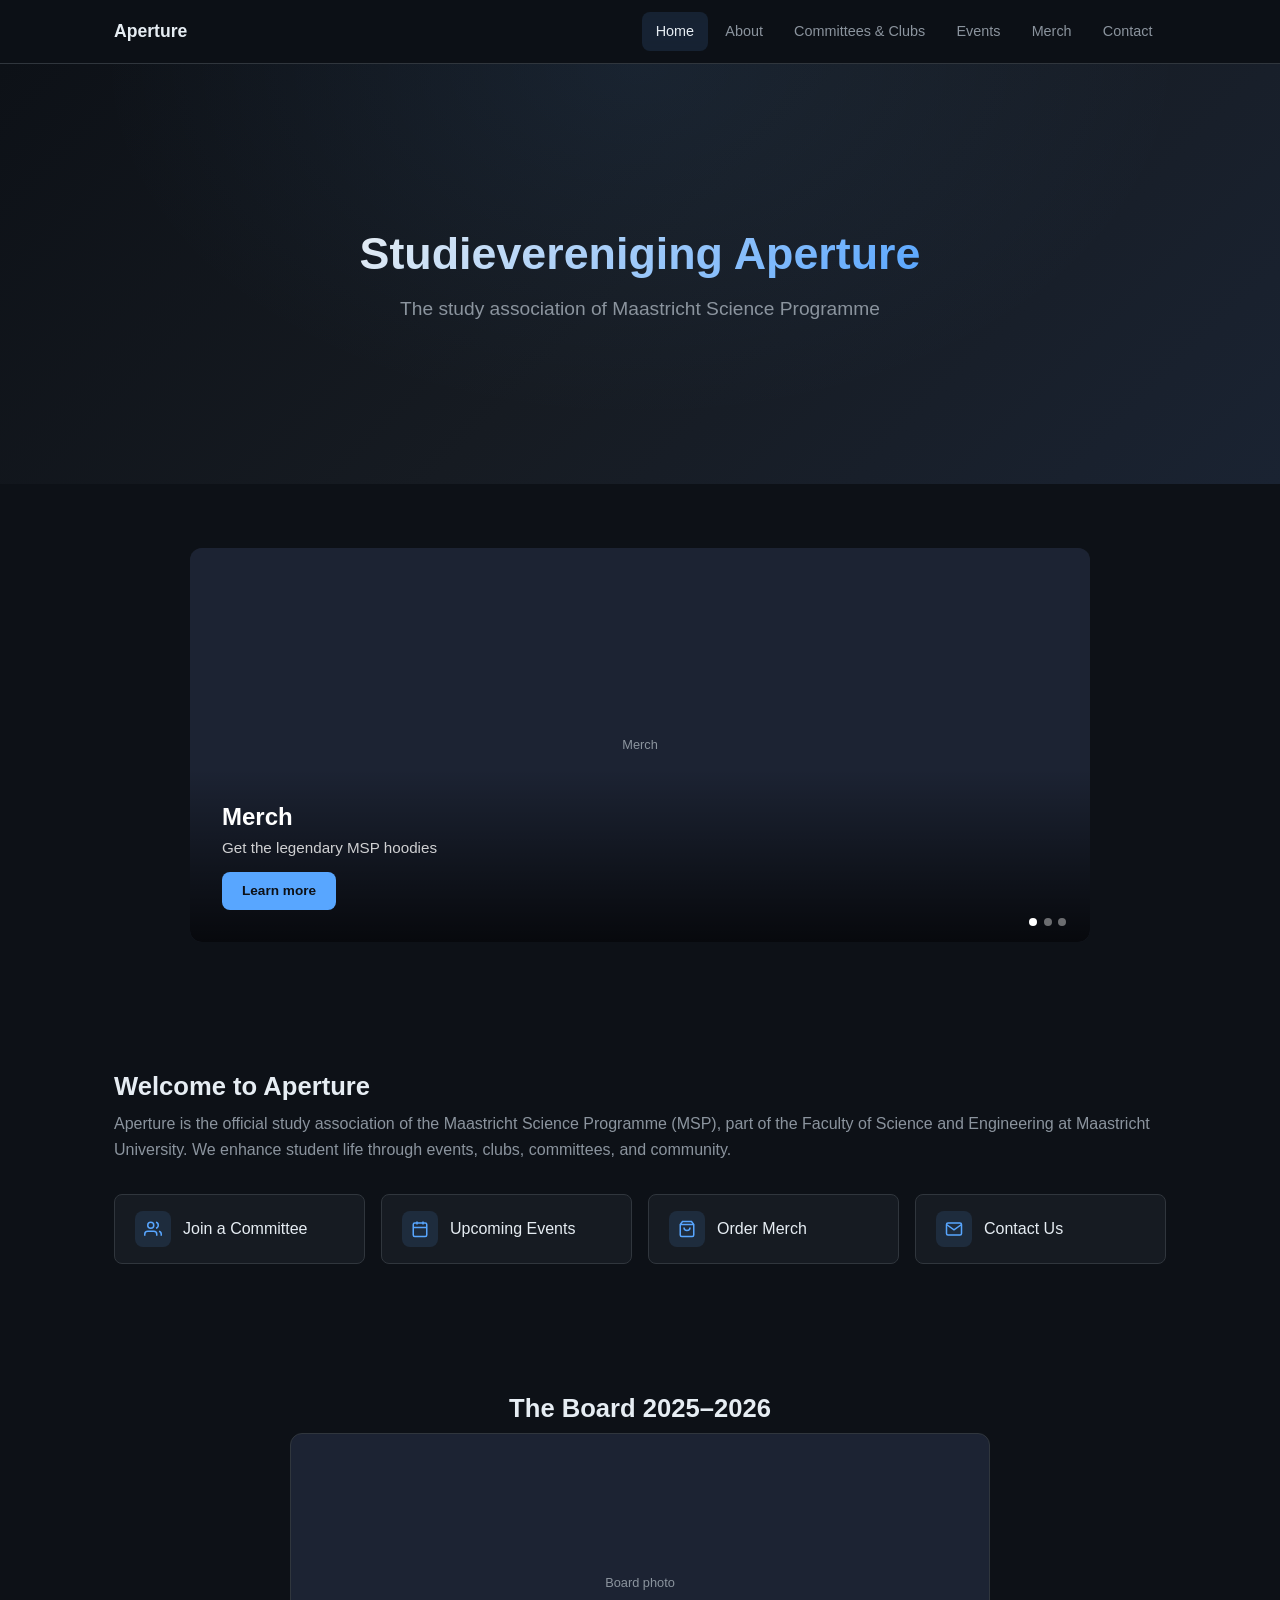
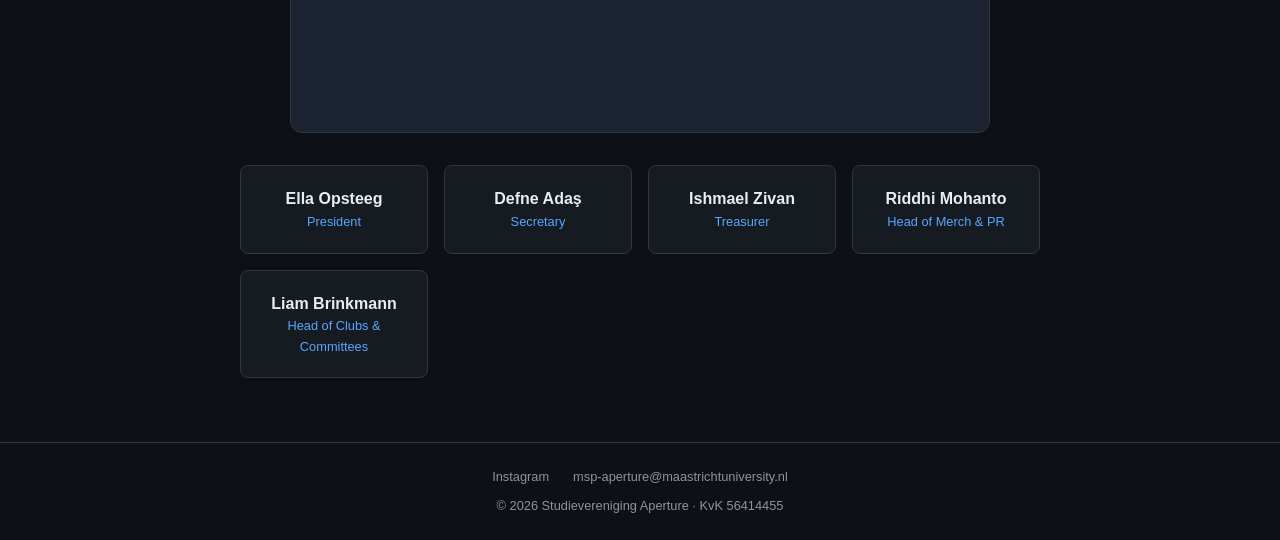
==== index.html @ 1b6563e3 "Build complete Aperture website with all pages and content Static site for GitHub Pages with 7 pages" ====
<!DOCTYPE html>
<html lang="en">
<head>
  <meta charset="UTF-8">
  <meta name="viewport" content="width=device-width, initial-scale=1.0">
  <title>Studievereniging Aperture — MSP Study Association</title>
  <meta name="description" content="Studievereniging Aperture is the official study association of the Maastricht Science Programme (MSP). Events, clubs, committees, and community.">
  <link rel="stylesheet" href="css/style.css">
</head>
<body data-page="home">

  <!-- Header -->
  <header class="site-header">
    <div class="container">
      <a href="index.html" class="site-logo">
        <span>Aperture</span>
      </a>
      <button class="nav-toggle" aria-label="Toggle navigation" aria-expanded="false">
        <svg viewBox="0 0 24 24" fill="none" stroke="currentColor" stroke-width="2"><line x1="3" y1="6" x2="21" y2="6"/><line x1="3" y1="12" x2="21" y2="12"/><line x1="3" y1="18" x2="21" y2="18"/></svg>
      </button>
      <ul class="nav-links"></ul>
    </div>
  </header>

  <!-- Hero -->
  <section class="hero">
    <div class="hero-bg"></div>
    <div class="hero-content">
      <h1>Studievereniging Aperture</h1>
      <p>The study association of Maastricht Science Programme</p>
    </div>
  </section>

  <!-- Slideshow -->
  <section class="section">
    <div class="container">
      <div class="slideshow" id="homeSlideshow"></div>
    </div>
  </section>

  <!-- Intro + Quick Links -->
  <section class="section">
    <div class="container">
      <h2 class="section-title">Welcome to Aperture</h2>
      <p class="section-subtitle">Aperture is the official study association of the Maastricht Science Programme (MSP), part of the Faculty of Science and Engineering at Maastricht University. We enhance student life through events, clubs, committees, and community.</p>
      <div id="quickLinks" class="quick-links"></div>
    </div>
  </section>

  <!-- Board -->
  <section class="section board-section">
    <div class="container">
      <h2 class="section-title">The Board <span id="boardYear"></span></h2>
      <div class="board-photo placeholder-img" style="height:300px;border-radius:var(--radius-lg);">Board photo</div>
      <div id="boardGrid" class="board-grid mt-3"></div>
    </div>
  </section>

  <!-- Footer -->
  <footer class="site-footer">
    <div class="container"></div>
  </footer>

  <script src="js/main.js"></script>
</body>
</html>
---- css/style.css ----
/* ============================================
   Studievereniging Aperture — Main Stylesheet
   ============================================ */

/* --- Reset & Base --- */
*, *::before, *::after { box-sizing: border-box; margin: 0; padding: 0; }

:root {
  --clr-bg: #0d1117;
  --clr-surface: #161b22;
  --clr-surface-hover: #1c2333;
  --clr-border: #30363d;
  --clr-text: #e6edf3;
  --clr-text-muted: #8b949e;
  --clr-accent: #58a6ff;
  --clr-accent-hover: #79b8ff;
  --clr-accent-subtle: rgba(88, 166, 255, 0.12);
  --clr-white: #ffffff;
  --radius: 8px;
  --radius-lg: 12px;
  --shadow: 0 2px 8px rgba(0,0,0,0.3);
  --shadow-lg: 0 8px 32px rgba(0,0,0,0.4);
  --max-width: 1100px;
  --nav-height: 64px;
  --transition: 0.2s ease;
}

html { scroll-behavior: smooth; }

body {
  font-family: -apple-system, BlinkMacSystemFont, 'Segoe UI', Roboto, Oxygen, Ubuntu, sans-serif;
  background: var(--clr-bg);
  color: var(--clr-text);
  line-height: 1.6;
  min-height: 100vh;
  display: flex;
  flex-direction: column;
}

a { color: var(--clr-accent); text-decoration: none; transition: color var(--transition); }
a:hover { color: var(--clr-accent-hover); }

img { max-width: 100%; height: auto; display: block; }

h1, h2, h3, h4 { line-height: 1.3; font-weight: 600; }
h1 { font-size: 2.2rem; }
h2 { font-size: 1.6rem; }
h3 { font-size: 1.2rem; }

.container { max-width: var(--max-width); margin: 0 auto; padding: 0 1.5rem; }

/* --- Header / Nav --- */
.site-header {
  position: sticky;
  top: 0;
  z-index: 100;
  background: rgba(13, 17, 23, 0.85);
  backdrop-filter: blur(12px);
  border-bottom: 1px solid var(--clr-border);
  height: var(--nav-height);
}

.site-header .container {
  display: flex;
  align-items: center;
  justify-content: space-between;
  height: 100%;
}

.site-logo {
  display: flex;
  align-items: center;
  gap: 0.6rem;
  font-weight: 700;
  font-size: 1.1rem;
  color: var(--clr-text);
}

.site-logo img {
  height: 36px;
  width: 36px;
  border-radius: 50%;
}

.site-logo:hover { color: var(--clr-accent); }

.nav-links {
  display: flex;
  list-style: none;
  gap: 0.25rem;
}

.nav-links a {
  display: block;
  padding: 0.5rem 0.85rem;
  color: var(--clr-text-muted);
  font-size: 0.9rem;
  border-radius: var(--radius);
  transition: all var(--transition);
}

.nav-links a:hover,
.nav-links a.active {
  color: var(--clr-text);
  background: var(--clr-accent-subtle);
}

/* Hamburger menu */
.nav-toggle { display: none; background: none; border: none; color: var(--clr-text); cursor: pointer; padding: 0.5rem; }
.nav-toggle svg { width: 24px; height: 24px; }

/* --- Hero Section --- */
.hero {
  position: relative;
  min-height: 420px;
  display: flex;
  align-items: center;
  justify-content: center;
  text-align: center;
  overflow: hidden;
}

.hero-bg {
  position: absolute;
  inset: 0;
  background: linear-gradient(135deg, #0d1117 0%, #161b22 50%, #1a2332 100%);
  z-index: 0;
}

.hero-bg::after {
  content: '';
  position: absolute;
  inset: 0;
  background: radial-gradient(ellipse at 50% 0%, rgba(88, 166, 255, 0.08) 0%, transparent 60%);
}

.hero-content {
  position: relative;
  z-index: 1;
  padding: 4rem 1.5rem;
}

.hero h1 {
  font-size: 2.8rem;
  font-weight: 800;
  margin-bottom: 0.75rem;
  background: linear-gradient(135deg, var(--clr-text), var(--clr-accent));
  -webkit-background-clip: text;
  -webkit-text-fill-color: transparent;
  background-clip: text;
}

.hero p {
  font-size: 1.2rem;
  color: var(--clr-text-muted);
  max-width: 520px;
  margin: 0 auto;
}

/* --- Slideshow --- */
.slideshow {
  position: relative;
  border-radius: var(--radius-lg);
  overflow: hidden;
  aspect-ratio: 16 / 7;
  max-width: 900px;
  margin: 0 auto;
  background: var(--clr-surface);
}

.slide {
  position: absolute;
  inset: 0;
  opacity: 0;
  transition: opacity 0.6s ease;
  display: flex;
  align-items: flex-end;
}

.slide.active { opacity: 1; }

.slide-img {
  position: absolute;
  inset: 0;
  width: 100%;
  height: 100%;
  object-fit: cover;
}

.slide-overlay {
  position: relative;
  z-index: 1;
  width: 100%;
  padding: 2rem;
  background: linear-gradient(transparent, rgba(0,0,0,0.75));
}

.slide-overlay h3 { color: var(--clr-white); font-size: 1.5rem; margin-bottom: 0.25rem; }
.slide-overlay p { color: rgba(255,255,255,0.8); font-size: 0.95rem; }

.slide-link {
  display: inline-block;
  margin-top: 0.75rem;
  padding: 0.5rem 1.25rem;
  background: var(--clr-accent);
  color: var(--clr-bg) !important;
  font-weight: 600;
  border-radius: var(--radius);
  font-size: 0.85rem;
  transition: background var(--transition);
}

.slide-link:hover { background: var(--clr-accent-hover); }

.slideshow-dots {
  position: absolute;
  bottom: 1rem;
  right: 1.5rem;
  z-index: 2;
  display: flex;
  gap: 0.4rem;
}

.slideshow-dot {
  width: 8px;
  height: 8px;
  border-radius: 50%;
  background: rgba(255,255,255,0.4);
  border: none;
  cursor: pointer;
  transition: background var(--transition);
}

.slideshow-dot.active { background: var(--clr-white); }

/* --- Section --- */
.section {
  padding: 4rem 0;
}

.section-title {
  margin-bottom: 0.5rem;
}

.section-subtitle {
  color: var(--clr-text-muted);
  margin-bottom: 2rem;
}

/* --- Cards --- */
.card-grid {
  display: grid;
  grid-template-columns: repeat(auto-fill, minmax(280px, 1fr));
  gap: 1.25rem;
}

.card {
  background: var(--clr-surface);
  border: 1px solid var(--clr-border);
  border-radius: var(--radius-lg);
  padding: 1.5rem;
  transition: all var(--transition);
}

.card:hover {
  border-color: var(--clr-accent);
  transform: translateY(-2px);
  box-shadow: var(--shadow);
}

.card h3 { margin-bottom: 0.5rem; }
.card p { color: var(--clr-text-muted); font-size: 0.9rem; }

.card-tag {
  display: inline-block;
  padding: 0.2rem 0.6rem;
  font-size: 0.7rem;
  font-weight: 600;
  text-transform: uppercase;
  letter-spacing: 0.05em;
  border-radius: 999px;
  margin-bottom: 0.75rem;
}

.card-tag.committee {
  background: rgba(88, 166, 255, 0.15);
  color: var(--clr-accent);
}

.card-tag.club {
  background: rgba(63, 185, 80, 0.15);
  color: #3fb950;
}

/* --- Board Members --- */
.board-section {
  text-align: center;
}

.board-photo {
  width: 100%;
  max-width: 700px;
  margin: 0 auto 2rem;
  border-radius: var(--radius-lg);
  aspect-ratio: 16/9;
  object-fit: cover;
  background: var(--clr-surface);
  border: 1px solid var(--clr-border);
}

.board-grid {
  display: grid;
  grid-template-columns: repeat(auto-fit, minmax(180px, 1fr));
  gap: 1rem;
  max-width: 800px;
  margin: 0 auto;
}

.board-member {
  background: var(--clr-surface);
  border: 1px solid var(--clr-border);
  border-radius: var(--radius);
  padding: 1.25rem 1rem;
}

.board-member .name {
  font-weight: 600;
  font-size: 1rem;
}

.board-member .role {
  color: var(--clr-accent);
  font-size: 0.8rem;
  font-weight: 500;
}

/* --- Quick Links --- */
.quick-links {
  display: grid;
  grid-template-columns: repeat(auto-fit, minmax(200px, 1fr));
  gap: 1rem;
  margin-top: 2rem;
}

.quick-link {
  display: flex;
  align-items: center;
  gap: 0.75rem;
  padding: 1rem 1.25rem;
  background: var(--clr-surface);
  border: 1px solid var(--clr-border);
  border-radius: var(--radius);
  color: var(--clr-text);
  font-weight: 500;
  transition: all var(--transition);
}

.quick-link:hover {
  border-color: var(--clr-accent);
  background: var(--clr-surface-hover);
  color: var(--clr-accent);
}

.quick-link-icon {
  width: 36px;
  height: 36px;
  border-radius: var(--radius);
  background: var(--clr-accent-subtle);
  display: flex;
  align-items: center;
  justify-content: center;
  flex-shrink: 0;
  color: var(--clr-accent);
}

/* --- Events --- */
.event-card {
  display: flex;
  gap: 1.25rem;
  background: var(--clr-surface);
  border: 1px solid var(--clr-border);
  border-radius: var(--radius-lg);
  padding: 1.5rem;
  transition: all var(--transition);
}

.event-card:hover {
  border-color: var(--clr-accent);
}

.event-date-box {
  display: flex;
  flex-direction: column;
  align-items: center;
  justify-content: center;
  min-width: 60px;
  padding: 0.5rem;
  background: var(--clr-accent-subtle);
  border-radius: var(--radius);
  text-align: center;
}

.event-date-box .month {
  font-size: 0.7rem;
  font-weight: 600;
  text-transform: uppercase;
  color: var(--clr-accent);
}

.event-date-box .day {
  font-size: 1.5rem;
  font-weight: 700;
  color: var(--clr-accent);
  line-height: 1.2;
}

.event-info h3 { margin-bottom: 0.3rem; }
.event-meta { color: var(--clr-text-muted); font-size: 0.85rem; margin-bottom: 0.4rem; }
.event-info p { color: var(--clr-text-muted); font-size: 0.9rem; }

/* --- Traditions --- */
.traditions-grid {
  display: grid;
  grid-template-columns: repeat(auto-fill, minmax(300px, 1fr));
  gap: 1rem;
}

.tradition-card {
  display: flex;
  gap: 1rem;
  align-items: flex-start;
  background: var(--clr-surface);
  border: 1px solid var(--clr-border);
  border-radius: var(--radius);
  padding: 1.25rem;
}

.tradition-icon {
  font-size: 1.5rem;
  flex-shrink: 0;
  width: 40px;
  text-align: center;
}

.tradition-card h3 { font-size: 1rem; margin-bottom: 0.25rem; }
.tradition-card p { color: var(--clr-text-muted); font-size: 0.85rem; }

/* --- Chronicle --- */
.chronicle-grid {
  display: grid;
  grid-template-columns: repeat(auto-fill, minmax(240px, 1fr));
  gap: 1.5rem;
}

.chronicle-card {
  background: var(--clr-surface);
  border: 1px solid var(--clr-border);
  border-radius: var(--radius-lg);
  overflow: hidden;
  transition: all var(--transition);
}

.chronicle-card:hover {
  border-color: var(--clr-accent);
  transform: translateY(-2px);
  box-shadow: var(--shadow);
}

.chronicle-cover {
  aspect-ratio: 3/4;
  background: var(--clr-surface-hover);
  object-fit: cover;
  width: 100%;
}

.chronicle-card .card-body {
  padding: 1.25rem;
}

.chronicle-card h3 { font-size: 1rem; margin-bottom: 0.3rem; }
.chronicle-card .date { color: var(--clr-text-muted); font-size: 0.8rem; margin-bottom: 0.5rem; }
.chronicle-card p { color: var(--clr-text-muted); font-size: 0.85rem; margin-bottom: 0.75rem; }

.btn {
  display: inline-block;
  padding: 0.5rem 1.25rem;
  background: var(--clr-accent);
  color: var(--clr-bg) !important;
  font-weight: 600;
  border-radius: var(--radius);
  font-size: 0.85rem;
  border: none;
  cursor: pointer;
  transition: background var(--transition);
}

.btn:hover { background: var(--clr-accent-hover); }

.btn-outline {
  background: transparent;
  color: var(--clr-accent) !important;
  border: 1px solid var(--clr-accent);
}

.btn-outline:hover {
  background: var(--clr-accent-subtle);
}

/* --- Merch --- */
.merch-item {
  display: grid;
  grid-template-columns: 1fr 1fr;
  gap: 2rem;
  background: var(--clr-surface);
  border: 1px solid var(--clr-border);
  border-radius: var(--radius-lg);
  padding: 2rem;
  margin-bottom: 1.5rem;
}

.merch-images {
  display: flex;
  gap: 0.75rem;
}

.merch-images img {
  flex: 1;
  border-radius: var(--radius);
  aspect-ratio: 1;
  object-fit: cover;
  background: var(--clr-surface-hover);
}

.merch-details h3 { font-size: 1.3rem; margin-bottom: 0.5rem; }
.merch-details p { color: var(--clr-text-muted); font-size: 0.9rem; margin-bottom: 0.75rem; }

.merch-price {
  font-size: 1.2rem;
  font-weight: 700;
  color: var(--clr-accent);
  margin-bottom: 0.5rem;
}

.merch-status {
  display: inline-block;
  padding: 0.3rem 0.8rem;
  border-radius: 999px;
  font-size: 0.8rem;
  font-weight: 600;
}

.merch-status.available {
  background: rgba(63, 185, 80, 0.15);
  color: #3fb950;
}

.merch-status.unavailable {
  background: rgba(139, 148, 158, 0.15);
  color: var(--clr-text-muted);
}

/* --- Contact --- */
.contact-grid {
  display: grid;
  grid-template-columns: 1fr 1fr;
  gap: 2rem;
}

.contact-form {
  background: var(--clr-surface);
  border: 1px solid var(--clr-border);
  border-radius: var(--radius-lg);
  padding: 2rem;
}

.form-group {
  margin-bottom: 1.25rem;
}

.form-group label {
  display: block;
  margin-bottom: 0.4rem;
  font-size: 0.85rem;
  font-weight: 500;
  color: var(--clr-text-muted);
}

.form-group input,
.form-group textarea {
  width: 100%;
  padding: 0.7rem 0.9rem;
  background: var(--clr-bg);
  border: 1px solid var(--clr-border);
  border-radius: var(--radius);
  color: var(--clr-text);
  font-family: inherit;
  font-size: 0.9rem;
  transition: border-color var(--transition);
}

.form-group input:focus,
.form-group textarea:focus {
  outline: none;
  border-color: var(--clr-accent);
}

.form-group textarea { min-height: 120px; resize: vertical; }

.contact-info {
  display: flex;
  flex-direction: column;
  gap: 1.5rem;
}

.contact-block {
  background: var(--clr-surface);
  border: 1px solid var(--clr-border);
  border-radius: var(--radius-lg);
  padding: 1.5rem;
}

.contact-block h3 { margin-bottom: 0.75rem; font-size: 1rem; }
.contact-block p { color: var(--clr-text-muted); font-size: 0.9rem; line-height: 1.7; }

.social-links {
  display: flex;
  gap: 0.75rem;
  margin-top: 0.5rem;
}

.social-link {
  display: flex;
  align-items: center;
  gap: 0.4rem;
  padding: 0.5rem 1rem;
  background: var(--clr-accent-subtle);
  border-radius: var(--radius);
  color: var(--clr-accent);
  font-size: 0.85rem;
  font-weight: 500;
  transition: background var(--transition);
}

.social-link:hover { background: rgba(88, 166, 255, 0.2); color: var(--clr-accent-hover); }

/* --- Timeline --- */
.timeline {
  position: relative;
  padding-left: 2rem;
}

.timeline::before {
  content: '';
  position: absolute;
  left: 0;
  top: 0;
  bottom: 0;
  width: 2px;
  background: var(--clr-border);
}

.timeline-item {
  position: relative;
  margin-bottom: 1.5rem;
  padding-left: 1.5rem;
}

.timeline-item::before {
  content: '';
  position: absolute;
  left: -2rem;
  top: 0.5rem;
  width: 10px;
  height: 10px;
  border-radius: 50%;
  background: var(--clr-accent);
  border: 2px solid var(--clr-bg);
}

.timeline-year {
  font-weight: 700;
  color: var(--clr-accent);
  font-size: 0.9rem;
  margin-bottom: 0.2rem;
}

.timeline-item p {
  color: var(--clr-text-muted);
  font-size: 0.9rem;
}

/* --- Past Boards --- */
.past-boards-list {
  display: flex;
  flex-direction: column;
  gap: 0.75rem;
}

.past-board {
  display: flex;
  gap: 1rem;
  align-items: baseline;
  padding: 0.75rem 1rem;
  background: var(--clr-surface);
  border: 1px solid var(--clr-border);
  border-radius: var(--radius);
}

.past-board .year {
  font-weight: 700;
  color: var(--clr-accent);
  font-size: 0.9rem;
  white-space: nowrap;
}

.past-board .members {
  color: var(--clr-text-muted);
  font-size: 0.9rem;
}

/* --- Facts list --- */
.facts-list {
  list-style: none;
  display: flex;
  flex-direction: column;
  gap: 0.5rem;
}

.facts-list li {
  display: flex;
  align-items: center;
  gap: 0.6rem;
  color: var(--clr-text-muted);
  font-size: 0.9rem;
}

.facts-list li::before {
  content: '';
  width: 6px;
  height: 6px;
  border-radius: 50%;
  background: var(--clr-accent);
  flex-shrink: 0;
}

/* --- Get Involved cards --- */
.involve-grid {
  display: grid;
  grid-template-columns: repeat(auto-fill, minmax(240px, 1fr));
  gap: 1.25rem;
}

.involve-card {
  background: var(--clr-surface);
  border: 1px solid var(--clr-border);
  border-radius: var(--radius-lg);
  padding: 1.5rem;
}

.involve-card h3 {
  color: var(--clr-accent);
  margin-bottom: 0.5rem;
  font-size: 1rem;
}

.involve-card p {
  color: var(--clr-text-muted);
  font-size: 0.85rem;
}

/* --- Empty state --- */
.empty-state {
  text-align: center;
  padding: 3rem 1.5rem;
  color: var(--clr-text-muted);
}

.empty-state p { font-size: 1.1rem; margin-bottom: 0.5rem; }
.empty-state .hint { font-size: 0.9rem; }

/* --- How to order box --- */
.info-box {
  background: var(--clr-accent-subtle);
  border: 1px solid rgba(88, 166, 255, 0.25);
  border-radius: var(--radius-lg);
  padding: 1.5rem;
  margin-top: 2rem;
}

.info-box h3 { color: var(--clr-accent); margin-bottom: 0.5rem; }
.info-box p { color: var(--clr-text-muted); font-size: 0.9rem; }

/* --- Footer --- */
.site-footer {
  margin-top: auto;
  border-top: 1px solid var(--clr-border);
  padding: 1.5rem 0;
  text-align: center;
  color: var(--clr-text-muted);
  font-size: 0.8rem;
}

.site-footer a { color: var(--clr-text-muted); }
.site-footer a:hover { color: var(--clr-accent); }

.footer-links {
  display: flex;
  justify-content: center;
  gap: 1.5rem;
  margin-bottom: 0.5rem;
}

/* --- Utility --- */
.text-center { text-align: center; }
.mt-1 { margin-top: 0.5rem; }
.mt-2 { margin-top: 1rem; }
.mt-3 { margin-top: 1.5rem; }
.mt-4 { margin-top: 2rem; }
.mb-2 { margin-bottom: 1rem; }
.mb-3 { margin-bottom: 1.5rem; }

/* --- Responsive --- */
@media (max-width: 768px) {
  .nav-links {
    display: none;
    position: absolute;
    top: var(--nav-height);
    left: 0;
    right: 0;
    flex-direction: column;
    background: var(--clr-surface);
    border-bottom: 1px solid var(--clr-border);
    padding: 0.5rem;
    box-shadow: var(--shadow-lg);
  }

  .nav-links.open { display: flex; }
  .nav-toggle { display: block; }

  .hero h1 { font-size: 2rem; }
  .hero p { font-size: 1rem; }

  .merch-item { grid-template-columns: 1fr; }
  .contact-grid { grid-template-columns: 1fr; }

  .slideshow { aspect-ratio: 16/9; }
}

@media (max-width: 480px) {
  h1 { font-size: 1.6rem; }
  h2 { font-size: 1.3rem; }
  .board-grid { grid-template-columns: 1fr 1fr; }
  .card-grid { grid-template-columns: 1fr; }
}

/* --- Placeholder image style --- */
.placeholder-img {
  display: flex;
  align-items: center;
  justify-content: center;
  background: var(--clr-surface-hover);
  color: var(--clr-text-muted);
  font-size: 0.8rem;
}
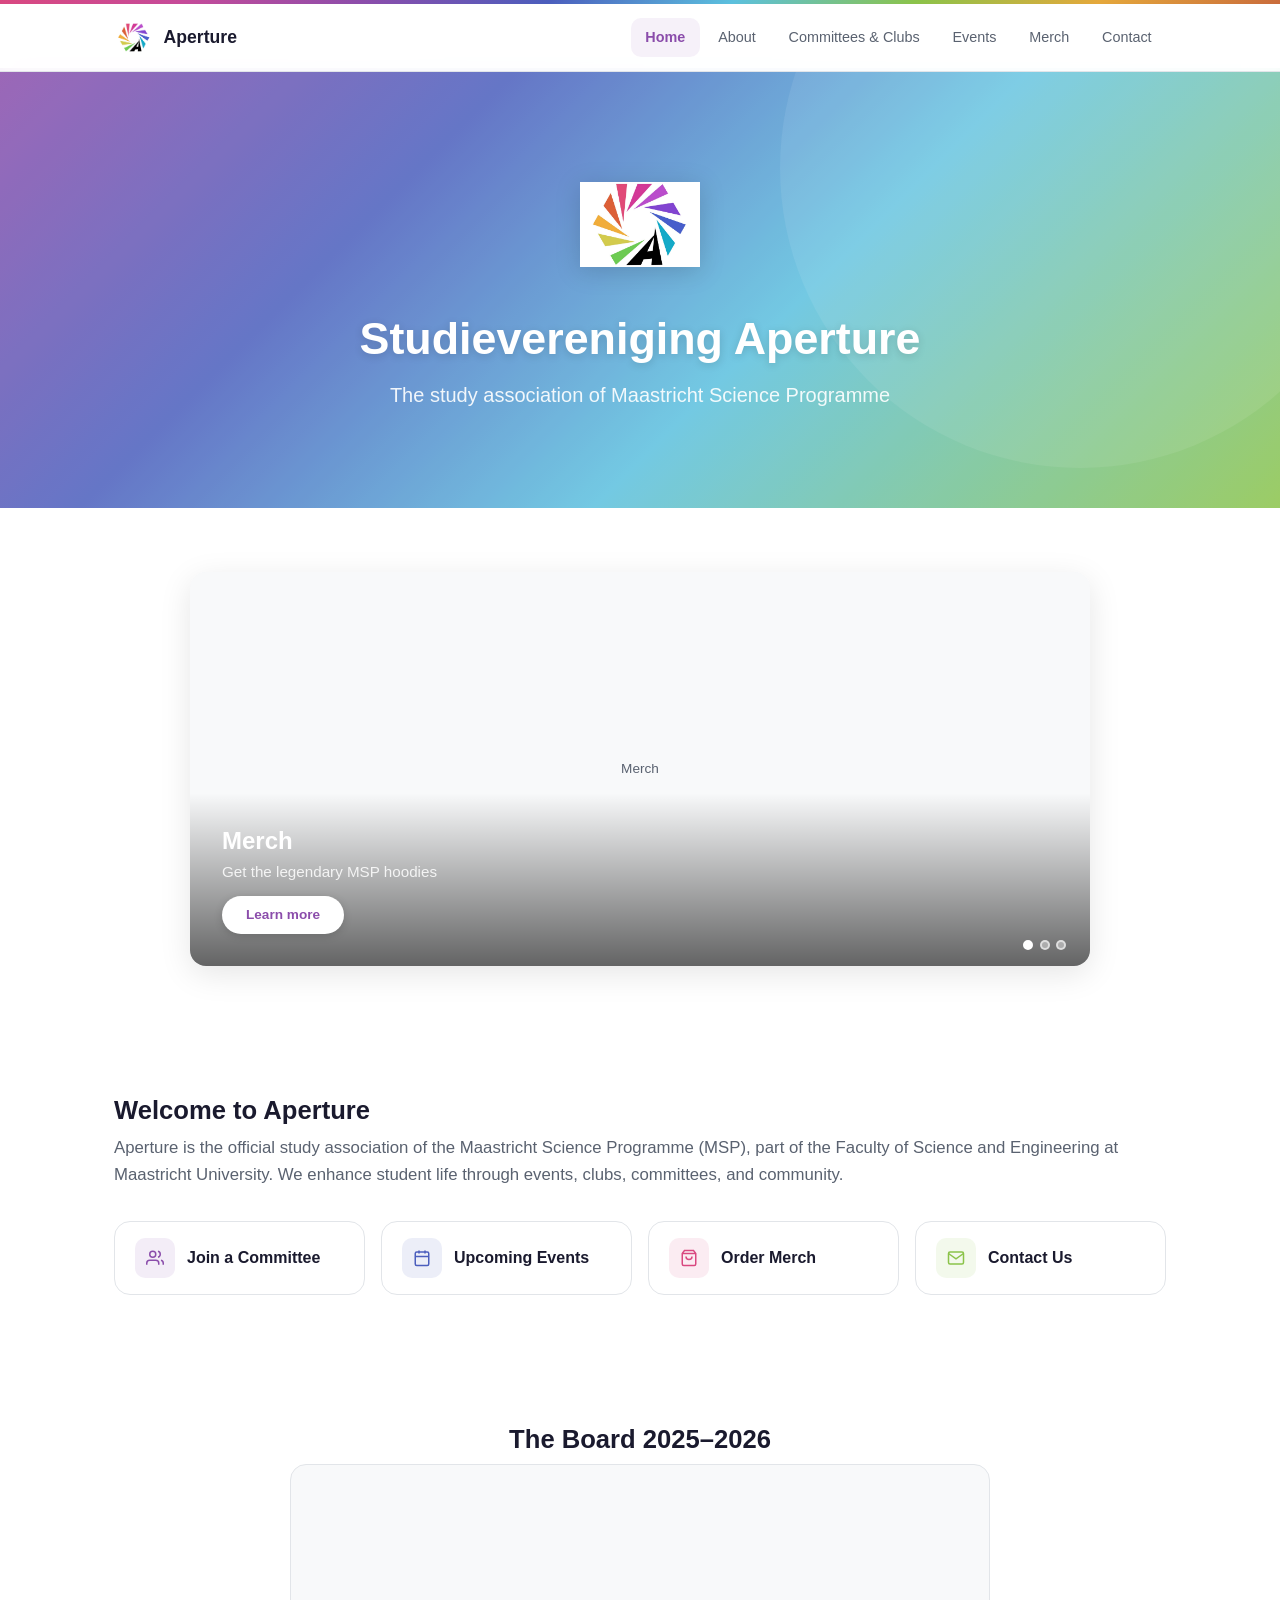
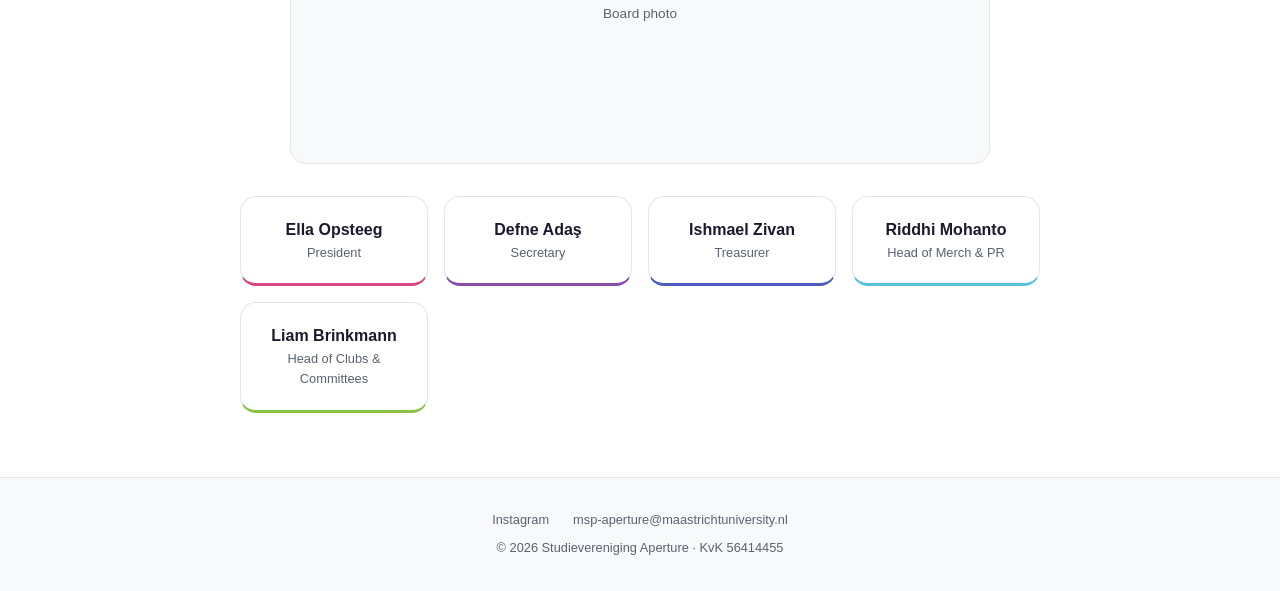
==== commit ba038339: "Redesign to light colorful theme matching Aperture logo Completely rethemed from dark mode to a brig" ====
--- a/index.html
+++ b/index.html
@@ -13,6 +13,7 @@
   <header class="site-header">
     <div class="container">
       <a href="index.html" class="site-logo">
+        <img src="images/aperture_logo.jpg" alt="Aperture Logo">
         <span>Aperture</span>
       </a>
       <button class="nav-toggle" aria-label="Toggle navigation" aria-expanded="false">
@@ -26,6 +27,7 @@
   <section class="hero">
     <div class="hero-bg"></div>
     <div class="hero-content">
+      <img src="images/aperture_logo.jpg" alt="Aperture Logo" class="hero-logo">
       <h1>Studievereniging Aperture</h1>
       <p>The study association of Maastricht Science Programme</p>
     </div>
--- a/css/style.css
+++ b/css/style.css
@@ -1,28 +1,45 @@
 /* ============================================
    Studievereniging Aperture — Main Stylesheet
+   Light & Colorful theme based on the Aperture logo
    ============================================ */
 
 /* --- Reset & Base --- */
 *, *::before, *::after { box-sizing: border-box; margin: 0; padding: 0; }
 
 :root {
-  --clr-bg: #0d1117;
-  --clr-surface: #161b22;
-  --clr-surface-hover: #1c2333;
-  --clr-border: #30363d;
-  --clr-text: #e6edf3;
-  --clr-text-muted: #8b949e;
-  --clr-accent: #58a6ff;
-  --clr-accent-hover: #79b8ff;
-  --clr-accent-subtle: rgba(88, 166, 255, 0.12);
+  /* Logo colors */
+  --clr-pink: #D94880;
+  --clr-magenta: #C64B99;
+  --clr-purple: #8B4DAB;
+  --clr-blue: #4B5EBD;
+  --clr-sky: #5BC0DE;
+  --clr-lime: #8BC34A;
+  --clr-yellow: #E5A83B;
+  --clr-orange: #C96B3C;
+
+  /* Theme */
+  --clr-bg: #ffffff;
+  --clr-surface: #f8f9fa;
+  --clr-surface-hover: #f0f1f3;
+  --clr-border: #e2e5e9;
+  --clr-text: #1a1a2e;
+  --clr-text-muted: #5a6270;
+  --clr-accent: #8B4DAB;
+  --clr-accent-hover: #7a3e9a;
+  --clr-accent-subtle: rgba(139, 77, 171, 0.08);
   --clr-white: #ffffff;
-  --radius: 8px;
-  --radius-lg: 12px;
-  --shadow: 0 2px 8px rgba(0,0,0,0.3);
-  --shadow-lg: 0 8px 32px rgba(0,0,0,0.4);
+
+  --radius: 10px;
+  --radius-lg: 16px;
+  --shadow: 0 2px 12px rgba(0,0,0,0.06);
+  --shadow-lg: 0 8px 32px rgba(0,0,0,0.1);
   --max-width: 1100px;
-  --nav-height: 64px;
+  --nav-height: 68px;
   --transition: 0.2s ease;
+
+  /* Gradient from logo colors */
+  --gradient-rainbow: linear-gradient(135deg, #D94880, #C64B99, #8B4DAB, #4B5EBD, #5BC0DE, #8BC34A, #E5A83B, #C96B3C);
+  --gradient-hero: linear-gradient(135deg, #8B4DAB 0%, #4B5EBD 30%, #5BC0DE 60%, #8BC34A 100%);
 }
 
 html { scroll-behavior: smooth; }
@@ -42,20 +59,33 @@
 
 img { max-width: 100%; height: auto; display: block; }
 
-h1, h2, h3, h4 { line-height: 1.3; font-weight: 600; }
+h1, h2, h3, h4 { line-height: 1.3; font-weight: 700; color: var(--clr-text); }
 h1 { font-size: 2.2rem; }
 h2 { font-size: 1.6rem; }
 h3 { font-size: 1.2rem; }
 
 .container { max-width: var(--max-width); margin: 0 auto; padding: 0 1.5rem; }
 
+/* --- Rainbow accent bar (top of page) --- */
+body::before {
+  content: '';
+  display: block;
+  height: 4px;
+  background: var(--gradient-rainbow);
+  position: fixed;
+  top: 0;
+  left: 0;
+  right: 0;
+  z-index: 200;
+}
+
 /* --- Header / Nav --- */
 .site-header {
   position: sticky;
-  top: 0;
+  top: 4px;
   z-index: 100;
-  background: rgba(13, 17, 23, 0.85);
-  backdrop-filter: blur(12px);
+  background: rgba(255, 255, 255, 0.92);
+  backdrop-filter: blur(16px);
   border-bottom: 1px solid var(--clr-border);
   height: var(--nav-height);
 }
@@ -71,15 +101,15 @@
   display: flex;
   align-items: center;
   gap: 0.6rem;
-  font-weight: 700;
+  font-weight: 800;
   font-size: 1.1rem;
   color: var(--clr-text);
 }
 
 .site-logo img {
-  height: 36px;
-  width: 36px;
-  border-radius: 50%;
+  height: 40px;
+  width: 40px;
+  object-fit: contain;
 }
 
 .site-logo:hover { color: var(--clr-accent); }
@@ -92,17 +122,23 @@
 
 .nav-links a {
   display: block;
-  padding: 0.5rem 0.85rem;
+  padding: 0.5rem 0.9rem;
   color: var(--clr-text-muted);
   font-size: 0.9rem;
+  font-weight: 500;
   border-radius: var(--radius);
   transition: all var(--transition);
 }
 
-.nav-links a:hover,
+.nav-links a:hover {
+  color: var(--clr-accent);
+  background: var(--clr-accent-subtle);
+}
+
 .nav-links a.active {
-  color: var(--clr-text);
+  color: var(--clr-accent);
   background: var(--clr-accent-subtle);
+  font-weight: 600;
 }
 
 /* Hamburger menu */
@@ -112,7 +148,7 @@
 /* --- Hero Section --- */
 .hero {
   position: relative;
-  min-height: 420px;
+  min-height: 440px;
   display: flex;
   align-items: center;
   justify-content: center;
@@ -123,7 +159,7 @@
 .hero-bg {
   position: absolute;
   inset: 0;
-  background: linear-gradient(135deg, #0d1117 0%, #161b22 50%, #1a2332 100%);
+  background: var(--gradient-hero);
   z-index: 0;
 }
 
@@ -131,7 +167,21 @@
   content: '';
   position: absolute;
   inset: 0;
-  background: radial-gradient(ellipse at 50% 0%, rgba(88, 166, 255, 0.08) 0%, transparent 60%);
+  background: rgba(255,255,255,0.15);
+  backdrop-filter: blur(0px);
+}
+
+/* Decorative shapes in hero */
+.hero-bg::before {
+  content: '';
+  position: absolute;
+  width: 600px;
+  height: 600px;
+  border-radius: 50%;
+  background: rgba(255,255,255,0.08);
+  top: -200px;
+  right: -100px;
+  z-index: 0;
 }
 
 .hero-content {
@@ -140,21 +190,28 @@
   padding: 4rem 1.5rem;
 }
 
+.hero-logo {
+  width: 120px;
+  height: 120px;
+  margin: 0 auto 1.5rem;
+  object-fit: contain;
+  filter: drop-shadow(0 4px 12px rgba(0,0,0,0.15));
+}
+
 .hero h1 {
   font-size: 2.8rem;
   font-weight: 800;
   margin-bottom: 0.75rem;
-  background: linear-gradient(135deg, var(--clr-text), var(--clr-accent));
-  -webkit-background-clip: text;
-  -webkit-text-fill-color: transparent;
-  background-clip: text;
+  color: var(--clr-white);
+  text-shadow: 0 2px 8px rgba(0,0,0,0.15);
 }
 
 .hero p {
-  font-size: 1.2rem;
-  color: var(--clr-text-muted);
+  font-size: 1.25rem;
+  color: rgba(255,255,255,0.9);
   max-width: 520px;
   margin: 0 auto;
+  font-weight: 400;
 }
 
 /* --- Slideshow --- */
@@ -166,6 +223,7 @@
   max-width: 900px;
   margin: 0 auto;
   background: var(--clr-surface);
+  box-shadow: var(--shadow-lg);
 }
 
 .slide {
@@ -192,25 +250,26 @@
   z-index: 1;
   width: 100%;
   padding: 2rem;
-  background: linear-gradient(transparent, rgba(0,0,0,0.75));
+  background: linear-gradient(transparent, rgba(0,0,0,0.6));
 }
 
 .slide-overlay h3 { color: var(--clr-white); font-size: 1.5rem; margin-bottom: 0.25rem; }
-.slide-overlay p { color: rgba(255,255,255,0.8); font-size: 0.95rem; }
+.slide-overlay p { color: rgba(255,255,255,0.85); font-size: 0.95rem; }
 
 .slide-link {
   display: inline-block;
   margin-top: 0.75rem;
-  padding: 0.5rem 1.25rem;
-  background: var(--clr-accent);
-  color: var(--clr-bg) !important;
+  padding: 0.5rem 1.5rem;
+  background: var(--clr-white);
+  color: var(--clr-accent) !important;
   font-weight: 600;
-  border-radius: var(--radius);
+  border-radius: 999px;
   font-size: 0.85rem;
-  transition: background var(--transition);
-}
-
-.slide-link:hover { background: var(--clr-accent-hover); }
+  transition: all var(--transition);
+  box-shadow: 0 2px 8px rgba(0,0,0,0.15);
+}
+
+.slide-link:hover { background: var(--clr-surface); transform: translateY(-1px); }
 
 .slideshow-dots {
   position: absolute;
@@ -222,16 +281,16 @@
 }
 
 .slideshow-dot {
-  width: 8px;
-  height: 8px;
+  width: 10px;
+  height: 10px;
   border-radius: 50%;
   background: rgba(255,255,255,0.4);
-  border: none;
+  border: 2px solid rgba(255,255,255,0.6);
   cursor: pointer;
   transition: background var(--transition);
 }
 
-.slideshow-dot.active { background: var(--clr-white); }
+.slideshow-dot.active { background: var(--clr-white); border-color: var(--clr-white); }
 
 /* --- Section --- */
 .section {
@@ -245,6 +304,12 @@
 .section-subtitle {
   color: var(--clr-text-muted);
   margin-bottom: 2rem;
+  font-size: 1.05rem;
+}
+
+/* Alternate section backgrounds */
+.section-alt {
+  background: var(--clr-surface);
 }
 
 /* --- Cards --- */
@@ -255,7 +320,7 @@
 }
 
 .card {
-  background: var(--clr-surface);
+  background: var(--clr-white);
   border: 1px solid var(--clr-border);
   border-radius: var(--radius-lg);
   padding: 1.5rem;
@@ -264,8 +329,8 @@
 
 .card:hover {
   border-color: var(--clr-accent);
-  transform: translateY(-2px);
-  box-shadow: var(--shadow);
+  transform: translateY(-3px);
+  box-shadow: var(--shadow-lg);
 }
 
 .card h3 { margin-bottom: 0.5rem; }
@@ -273,9 +338,9 @@
 
 .card-tag {
   display: inline-block;
-  padding: 0.2rem 0.6rem;
+  padding: 0.2rem 0.7rem;
   font-size: 0.7rem;
-  font-weight: 600;
+  font-weight: 700;
   text-transform: uppercase;
   letter-spacing: 0.05em;
   border-radius: 999px;
@@ -283,14 +348,24 @@
 }
 
 .card-tag.committee {
-  background: rgba(88, 166, 255, 0.15);
-  color: var(--clr-accent);
+  background: rgba(75, 94, 189, 0.1);
+  color: var(--clr-blue);
 }
 
 .card-tag.club {
-  background: rgba(63, 185, 80, 0.15);
-  color: #3fb950;
-}
+  background: rgba(139, 195, 74, 0.12);
+  color: #5a9e1e;
+}
+
+/* Colorful top border on cards */
+.card:nth-child(8n+1) { border-top: 3px solid var(--clr-pink); }
+.card:nth-child(8n+2) { border-top: 3px solid var(--clr-magenta); }
+.card:nth-child(8n+3) { border-top: 3px solid var(--clr-purple); }
+.card:nth-child(8n+4) { border-top: 3px solid var(--clr-blue); }
+.card:nth-child(8n+5) { border-top: 3px solid var(--clr-sky); }
+.card:nth-child(8n+6) { border-top: 3px solid var(--clr-lime); }
+.card:nth-child(8n+7) { border-top: 3px solid var(--clr-yellow); }
+.card:nth-child(8n+8) { border-top: 3px solid var(--clr-orange); }
 
 /* --- Board Members --- */
 .board-section {
@@ -317,19 +392,33 @@
 }
 
 .board-member {
-  background: var(--clr-surface);
-  border: 1px solid var(--clr-border);
-  border-radius: var(--radius);
+  background: var(--clr-white);
+  border: 1px solid var(--clr-border);
+  border-radius: var(--radius-lg);
   padding: 1.25rem 1rem;
-}
+  transition: all var(--transition);
+}
+
+.board-member:hover {
+  box-shadow: var(--shadow);
+  transform: translateY(-2px);
+}
+
+/* Each board member gets a different logo color accent */
+.board-member:nth-child(1) { border-bottom: 3px solid var(--clr-pink); }
+.board-member:nth-child(2) { border-bottom: 3px solid var(--clr-purple); }
+.board-member:nth-child(3) { border-bottom: 3px solid var(--clr-blue); }
+.board-member:nth-child(4) { border-bottom: 3px solid var(--clr-sky); }
+.board-member:nth-child(5) { border-bottom: 3px solid var(--clr-lime); }
 
 .board-member .name {
-  font-weight: 600;
+  font-weight: 700;
   font-size: 1rem;
+  color: var(--clr-text);
 }
 
 .board-member .role {
-  color: var(--clr-accent);
+  color: var(--clr-text-muted);
   font-size: 0.8rem;
   font-weight: 500;
 }
@@ -347,45 +436,51 @@
   align-items: center;
   gap: 0.75rem;
   padding: 1rem 1.25rem;
-  background: var(--clr-surface);
-  border: 1px solid var(--clr-border);
-  border-radius: var(--radius);
+  background: var(--clr-white);
+  border: 1px solid var(--clr-border);
+  border-radius: var(--radius-lg);
   color: var(--clr-text);
-  font-weight: 500;
+  font-weight: 600;
   transition: all var(--transition);
 }
 
 .quick-link:hover {
   border-color: var(--clr-accent);
-  background: var(--clr-surface-hover);
+  transform: translateY(-2px);
+  box-shadow: var(--shadow);
   color: var(--clr-accent);
 }
 
+.quick-link:nth-child(1) .quick-link-icon { background: rgba(139, 77, 171, 0.1); color: var(--clr-purple); }
+.quick-link:nth-child(2) .quick-link-icon { background: rgba(75, 94, 189, 0.1); color: var(--clr-blue); }
+.quick-link:nth-child(3) .quick-link-icon { background: rgba(217, 72, 128, 0.1); color: var(--clr-pink); }
+.quick-link:nth-child(4) .quick-link-icon { background: rgba(139, 195, 74, 0.1); color: var(--clr-lime); }
+
 .quick-link-icon {
-  width: 36px;
-  height: 36px;
+  width: 40px;
+  height: 40px;
   border-radius: var(--radius);
-  background: var(--clr-accent-subtle);
   display: flex;
   align-items: center;
   justify-content: center;
   flex-shrink: 0;
-  color: var(--clr-accent);
 }
 
 /* --- Events --- */
 .event-card {
   display: flex;
   gap: 1.25rem;
-  background: var(--clr-surface);
+  background: var(--clr-white);
   border: 1px solid var(--clr-border);
   border-radius: var(--radius-lg);
   padding: 1.5rem;
   transition: all var(--transition);
+  margin-bottom: 1rem;
 }
 
 .event-card:hover {
   border-color: var(--clr-accent);
+  box-shadow: var(--shadow);
 }
 
 .event-date-box {
@@ -393,24 +488,24 @@
   flex-direction: column;
   align-items: center;
   justify-content: center;
-  min-width: 60px;
-  padding: 0.5rem;
-  background: var(--clr-accent-subtle);
+  min-width: 64px;
+  padding: 0.75rem;
+  background: var(--gradient-hero);
   border-radius: var(--radius);
   text-align: center;
 }
 
 .event-date-box .month {
   font-size: 0.7rem;
-  font-weight: 600;
+  font-weight: 700;
   text-transform: uppercase;
-  color: var(--clr-accent);
+  color: rgba(255,255,255,0.85);
 }
 
 .event-date-box .day {
   font-size: 1.5rem;
-  font-weight: 700;
-  color: var(--clr-accent);
+  font-weight: 800;
+  color: var(--clr-white);
   line-height: 1.2;
 }
 
@@ -429,17 +524,28 @@
   display: flex;
   gap: 1rem;
   align-items: flex-start;
-  background: var(--clr-surface);
-  border: 1px solid var(--clr-border);
-  border-radius: var(--radius);
+  background: var(--clr-white);
+  border: 1px solid var(--clr-border);
+  border-radius: var(--radius-lg);
   padding: 1.25rem;
+  transition: all var(--transition);
+}
+
+.tradition-card:hover {
+  box-shadow: var(--shadow);
+  transform: translateY(-2px);
 }
 
 .tradition-icon {
   font-size: 1.5rem;
   flex-shrink: 0;
-  width: 40px;
-  text-align: center;
+  width: 44px;
+  height: 44px;
+  display: flex;
+  align-items: center;
+  justify-content: center;
+  border-radius: var(--radius);
+  background: var(--clr-surface);
 }
 
 .tradition-card h3 { font-size: 1rem; margin-bottom: 0.25rem; }
@@ -453,7 +559,7 @@
 }
 
 .chronicle-card {
-  background: var(--clr-surface);
+  background: var(--clr-white);
   border: 1px solid var(--clr-border);
   border-radius: var(--radius-lg);
   overflow: hidden;
@@ -461,14 +567,13 @@
 }
 
 .chronicle-card:hover {
-  border-color: var(--clr-accent);
-  transform: translateY(-2px);
-  box-shadow: var(--shadow);
+  transform: translateY(-3px);
+  box-shadow: var(--shadow-lg);
 }
 
 .chronicle-cover {
   aspect-ratio: 3/4;
-  background: var(--clr-surface-hover);
+  background: var(--clr-surface);
   object-fit: cover;
   width: 100%;
 }
@@ -481,29 +586,39 @@
 .chronicle-card .date { color: var(--clr-text-muted); font-size: 0.8rem; margin-bottom: 0.5rem; }
 .chronicle-card p { color: var(--clr-text-muted); font-size: 0.85rem; margin-bottom: 0.75rem; }
 
+/* Colorful accent on chronicle cards */
+.chronicle-card:nth-child(1) .chronicle-cover { background: linear-gradient(135deg, rgba(139,77,171,0.15), rgba(75,94,189,0.15)); }
+.chronicle-card:nth-child(2) .chronicle-cover { background: linear-gradient(135deg, rgba(217,72,128,0.15), rgba(198,75,153,0.15)); }
+.chronicle-card:nth-child(3) .chronicle-cover { background: linear-gradient(135deg, rgba(91,192,222,0.15), rgba(139,195,74,0.15)); }
+.chronicle-card:nth-child(4) .chronicle-cover { background: linear-gradient(135deg, rgba(229,168,59,0.15), rgba(201,107,60,0.15)); }
+
+/* --- Buttons --- */
 .btn {
   display: inline-block;
-  padding: 0.5rem 1.25rem;
+  padding: 0.6rem 1.5rem;
   background: var(--clr-accent);
-  color: var(--clr-bg) !important;
+  color: var(--clr-white) !important;
   font-weight: 600;
-  border-radius: var(--radius);
+  border-radius: 999px;
   font-size: 0.85rem;
   border: none;
   cursor: pointer;
-  transition: background var(--transition);
-}
-
-.btn:hover { background: var(--clr-accent-hover); }
+  transition: all var(--transition);
+  box-shadow: 0 2px 8px rgba(139, 77, 171, 0.2);
+}
+
+.btn:hover { background: var(--clr-accent-hover); transform: translateY(-1px); box-shadow: 0 4px 12px rgba(139, 77, 171, 0.3); }
 
 .btn-outline {
   background: transparent;
   color: var(--clr-accent) !important;
-  border: 1px solid var(--clr-accent);
+  border: 2px solid var(--clr-accent);
+  box-shadow: none;
 }
 
 .btn-outline:hover {
-  background: var(--clr-accent-subtle);
+  background: var(--clr-accent);
+  color: var(--clr-white) !important;
 }
 
 /* --- Merch --- */
@@ -511,11 +626,16 @@
   display: grid;
   grid-template-columns: 1fr 1fr;
   gap: 2rem;
-  background: var(--clr-surface);
+  background: var(--clr-white);
   border: 1px solid var(--clr-border);
   border-radius: var(--radius-lg);
   padding: 2rem;
   margin-bottom: 1.5rem;
+  transition: all var(--transition);
+}
+
+.merch-item:hover {
+  box-shadow: var(--shadow);
 }
 
 .merch-images {
@@ -523,39 +643,39 @@
   gap: 0.75rem;
 }
 
-.merch-images img {
+.merch-images img, .merch-images .placeholder-img {
   flex: 1;
-  border-radius: var(--radius);
+  border-radius: var(--radius-lg);
   aspect-ratio: 1;
   object-fit: cover;
-  background: var(--clr-surface-hover);
+  background: var(--clr-surface);
 }
 
 .merch-details h3 { font-size: 1.3rem; margin-bottom: 0.5rem; }
 .merch-details p { color: var(--clr-text-muted); font-size: 0.9rem; margin-bottom: 0.75rem; }
 
 .merch-price {
-  font-size: 1.2rem;
-  font-weight: 700;
+  font-size: 1.3rem;
+  font-weight: 800;
   color: var(--clr-accent);
   margin-bottom: 0.5rem;
 }
 
 .merch-status {
   display: inline-block;
-  padding: 0.3rem 0.8rem;
+  padding: 0.35rem 0.9rem;
   border-radius: 999px;
   font-size: 0.8rem;
   font-weight: 600;
 }
 
 .merch-status.available {
-  background: rgba(63, 185, 80, 0.15);
-  color: #3fb950;
+  background: rgba(139, 195, 74, 0.12);
+  color: #5a9e1e;
 }
 
 .merch-status.unavailable {
-  background: rgba(139, 148, 158, 0.15);
+  background: var(--clr-surface);
   color: var(--clr-text-muted);
 }
 
@@ -567,7 +687,7 @@
 }
 
 .contact-form {
-  background: var(--clr-surface);
+  background: var(--clr-white);
   border: 1px solid var(--clr-border);
   border-radius: var(--radius-lg);
   padding: 2rem;
@@ -581,16 +701,16 @@
   display: block;
   margin-bottom: 0.4rem;
   font-size: 0.85rem;
-  font-weight: 500;
-  color: var(--clr-text-muted);
+  font-weight: 600;
+  color: var(--clr-text);
 }
 
 .form-group input,
 .form-group textarea {
   width: 100%;
-  padding: 0.7rem 0.9rem;
-  background: var(--clr-bg);
-  border: 1px solid var(--clr-border);
+  padding: 0.75rem 1rem;
+  background: var(--clr-surface);
+  border: 2px solid var(--clr-border);
   border-radius: var(--radius);
   color: var(--clr-text);
   font-family: inherit;
@@ -602,6 +722,7 @@
 .form-group textarea:focus {
   outline: none;
   border-color: var(--clr-accent);
+  background: var(--clr-white);
 }
 
 .form-group textarea { min-height: 120px; resize: vertical; }
@@ -609,17 +730,20 @@
 .contact-info {
   display: flex;
   flex-direction: column;
-  gap: 1.5rem;
+  gap: 1.25rem;
 }
 
 .contact-block {
-  background: var(--clr-surface);
+  background: var(--clr-white);
   border: 1px solid var(--clr-border);
   border-radius: var(--radius-lg);
   padding: 1.5rem;
-}
-
-.contact-block h3 { margin-bottom: 0.75rem; font-size: 1rem; }
+  transition: all var(--transition);
+}
+
+.contact-block:hover { box-shadow: var(--shadow); }
+
+.contact-block h3 { margin-bottom: 0.75rem; font-size: 1rem; color: var(--clr-accent); }
 .contact-block p { color: var(--clr-text-muted); font-size: 0.9rem; line-height: 1.7; }
 
 .social-links {
@@ -632,16 +756,16 @@
   display: flex;
   align-items: center;
   gap: 0.4rem;
-  padding: 0.5rem 1rem;
-  background: var(--clr-accent-subtle);
-  border-radius: var(--radius);
-  color: var(--clr-accent);
+  padding: 0.5rem 1.25rem;
+  background: var(--clr-accent);
+  border-radius: 999px;
+  color: var(--clr-white);
   font-size: 0.85rem;
-  font-weight: 500;
-  transition: background var(--transition);
-}
-
-.social-link:hover { background: rgba(88, 166, 255, 0.2); color: var(--clr-accent-hover); }
+  font-weight: 600;
+  transition: all var(--transition);
+}
+
+.social-link:hover { background: var(--clr-accent-hover); color: var(--clr-white); transform: translateY(-1px); }
 
 /* --- Timeline --- */
 .timeline {
@@ -655,8 +779,9 @@
   left: 0;
   top: 0;
   bottom: 0;
-  width: 2px;
-  background: var(--clr-border);
+  width: 3px;
+  background: var(--gradient-rainbow);
+  border-radius: 3px;
 }
 
 .timeline-item {
@@ -670,15 +795,23 @@
   position: absolute;
   left: -2rem;
   top: 0.5rem;
-  width: 10px;
-  height: 10px;
+  width: 12px;
+  height: 12px;
   border-radius: 50%;
-  background: var(--clr-accent);
-  border: 2px solid var(--clr-bg);
-}
+  background: var(--clr-white);
+  border: 3px solid var(--clr-accent);
+}
+
+.timeline-item:nth-child(1)::before { border-color: var(--clr-pink); }
+.timeline-item:nth-child(2)::before { border-color: var(--clr-magenta); }
+.timeline-item:nth-child(3)::before { border-color: var(--clr-purple); }
+.timeline-item:nth-child(4)::before { border-color: var(--clr-blue); }
+.timeline-item:nth-child(5)::before { border-color: var(--clr-sky); }
+.timeline-item:nth-child(6)::before { border-color: var(--clr-lime); }
+.timeline-item:nth-child(7)::before { border-color: var(--clr-yellow); }
 
 .timeline-year {
-  font-weight: 700;
+  font-weight: 800;
   color: var(--clr-accent);
   font-size: 0.9rem;
   margin-bottom: 0.2rem;
@@ -700,14 +833,17 @@
   display: flex;
   gap: 1rem;
   align-items: baseline;
-  padding: 0.75rem 1rem;
-  background: var(--clr-surface);
-  border: 1px solid var(--clr-border);
-  border-radius: var(--radius);
-}
+  padding: 1rem 1.25rem;
+  background: var(--clr-white);
+  border: 1px solid var(--clr-border);
+  border-radius: var(--radius-lg);
+  transition: all var(--transition);
+}
+
+.past-board:hover { box-shadow: var(--shadow); }
 
 .past-board .year {
-  font-weight: 700;
+  font-weight: 800;
   color: var(--clr-accent);
   font-size: 0.9rem;
   white-space: nowrap;
@@ -723,25 +859,31 @@
   list-style: none;
   display: flex;
   flex-direction: column;
-  gap: 0.5rem;
+  gap: 0.6rem;
 }
 
 .facts-list li {
   display: flex;
   align-items: center;
-  gap: 0.6rem;
+  gap: 0.75rem;
   color: var(--clr-text-muted);
-  font-size: 0.9rem;
+  font-size: 0.95rem;
+  padding: 0.4rem 0;
 }
 
 .facts-list li::before {
   content: '';
-  width: 6px;
-  height: 6px;
+  width: 8px;
+  height: 8px;
   border-radius: 50%;
-  background: var(--clr-accent);
   flex-shrink: 0;
 }
+
+.facts-list li:nth-child(1)::before { background: var(--clr-pink); }
+.facts-list li:nth-child(2)::before { background: var(--clr-purple); }
+.facts-list li:nth-child(3)::before { background: var(--clr-blue); }
+.facts-list li:nth-child(4)::before { background: var(--clr-lime); }
+.facts-list li:nth-child(5)::before { background: var(--clr-yellow); }
 
 /* --- Get Involved cards --- */
 .involve-grid {
@@ -751,17 +893,32 @@
 }
 
 .involve-card {
-  background: var(--clr-surface);
+  background: var(--clr-white);
   border: 1px solid var(--clr-border);
   border-radius: var(--radius-lg);
   padding: 1.5rem;
-}
+  transition: all var(--transition);
+}
+
+.involve-card:hover {
+  box-shadow: var(--shadow-lg);
+  transform: translateY(-2px);
+}
+
+.involve-card:nth-child(1) { border-left: 4px solid var(--clr-pink); }
+.involve-card:nth-child(2) { border-left: 4px solid var(--clr-purple); }
+.involve-card:nth-child(3) { border-left: 4px solid var(--clr-blue); }
+.involve-card:nth-child(4) { border-left: 4px solid var(--clr-lime); }
 
 .involve-card h3 {
-  color: var(--clr-accent);
   margin-bottom: 0.5rem;
   font-size: 1rem;
 }
+
+.involve-card:nth-child(1) h3 { color: var(--clr-pink); }
+.involve-card:nth-child(2) h3 { color: var(--clr-purple); }
+.involve-card:nth-child(3) h3 { color: var(--clr-blue); }
+.involve-card:nth-child(4) h3 { color: #5a9e1e; }
 
 .involve-card p {
   color: var(--clr-text-muted);
@@ -773,6 +930,8 @@
   text-align: center;
   padding: 3rem 1.5rem;
   color: var(--clr-text-muted);
+  background: var(--clr-surface);
+  border-radius: var(--radius-lg);
 }
 
 .empty-state p { font-size: 1.1rem; margin-bottom: 0.5rem; }
@@ -780,10 +939,10 @@
 
 /* --- How to order box --- */
 .info-box {
-  background: var(--clr-accent-subtle);
-  border: 1px solid rgba(88, 166, 255, 0.25);
-  border-radius: var(--radius-lg);
-  padding: 1.5rem;
+  background: linear-gradient(135deg, rgba(139,77,171,0.06), rgba(75,94,189,0.06));
+  border: 1px solid rgba(139, 77, 171, 0.15);
+  border-radius: var(--radius-lg);
+  padding: 1.75rem;
   margin-top: 2rem;
 }
 
@@ -793,8 +952,9 @@
 /* --- Footer --- */
 .site-footer {
   margin-top: auto;
+  background: var(--clr-surface);
   border-top: 1px solid var(--clr-border);
-  padding: 1.5rem 0;
+  padding: 2rem 0;
   text-align: center;
   color: var(--clr-text-muted);
   font-size: 0.8rem;
@@ -821,6 +981,9 @@
 
 /* --- Responsive --- */
 @media (max-width: 768px) {
+  body::before { height: 3px; }
+  .site-header { top: 3px; }
+
   .nav-links {
     display: none;
     position: absolute;
@@ -828,7 +991,7 @@
     left: 0;
     right: 0;
     flex-direction: column;
-    background: var(--clr-surface);
+    background: var(--clr-white);
     border-bottom: 1px solid var(--clr-border);
     padding: 0.5rem;
     box-shadow: var(--shadow-lg);
@@ -837,8 +1000,10 @@
   .nav-links.open { display: flex; }
   .nav-toggle { display: block; }
 
+  .hero { min-height: 360px; }
   .hero h1 { font-size: 2rem; }
   .hero p { font-size: 1rem; }
+  .hero-logo { width: 80px; height: 80px; }
 
   .merch-item { grid-template-columns: 1fr; }
   .contact-grid { grid-template-columns: 1fr; }
@@ -858,7 +1023,8 @@
   display: flex;
   align-items: center;
   justify-content: center;
-  background: var(--clr-surface-hover);
+  background: var(--clr-surface);
   color: var(--clr-text-muted);
-  font-size: 0.8rem;
-}
+  font-size: 0.85rem;
+  font-weight: 500;
+}
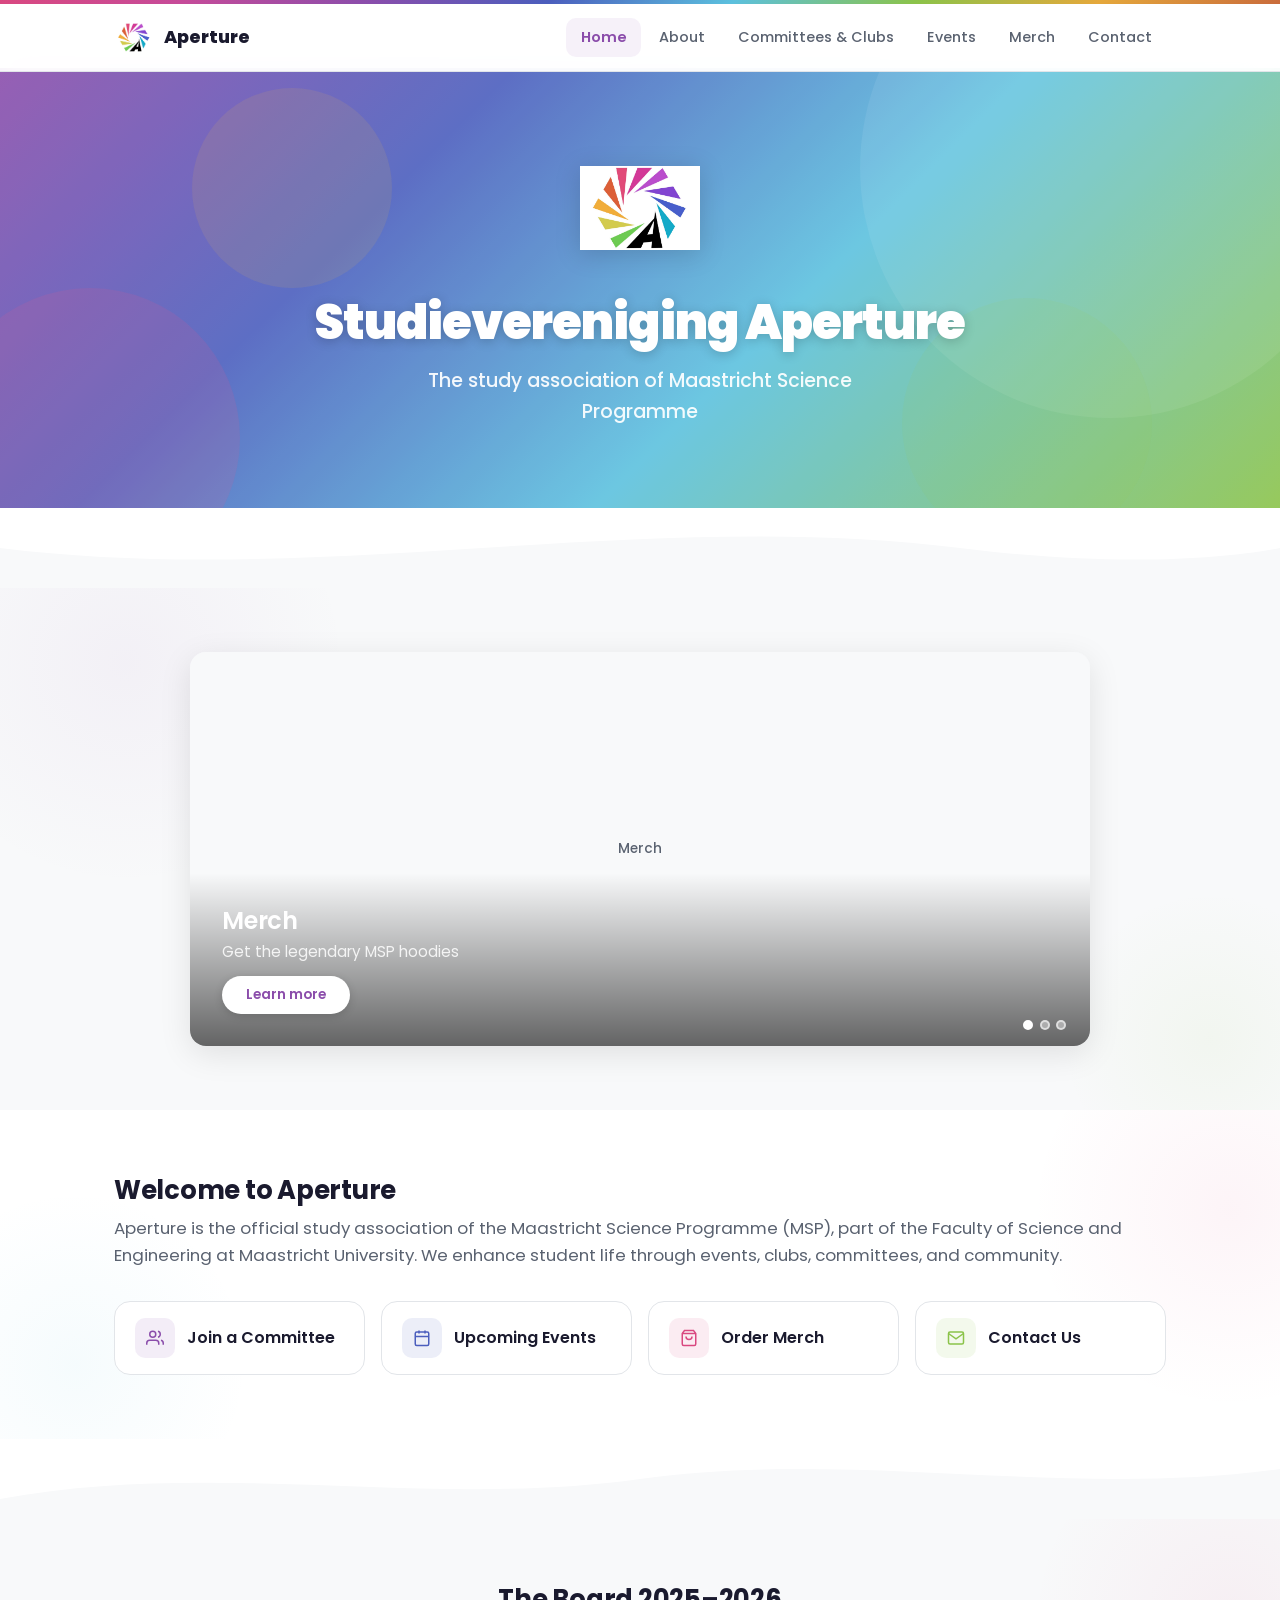
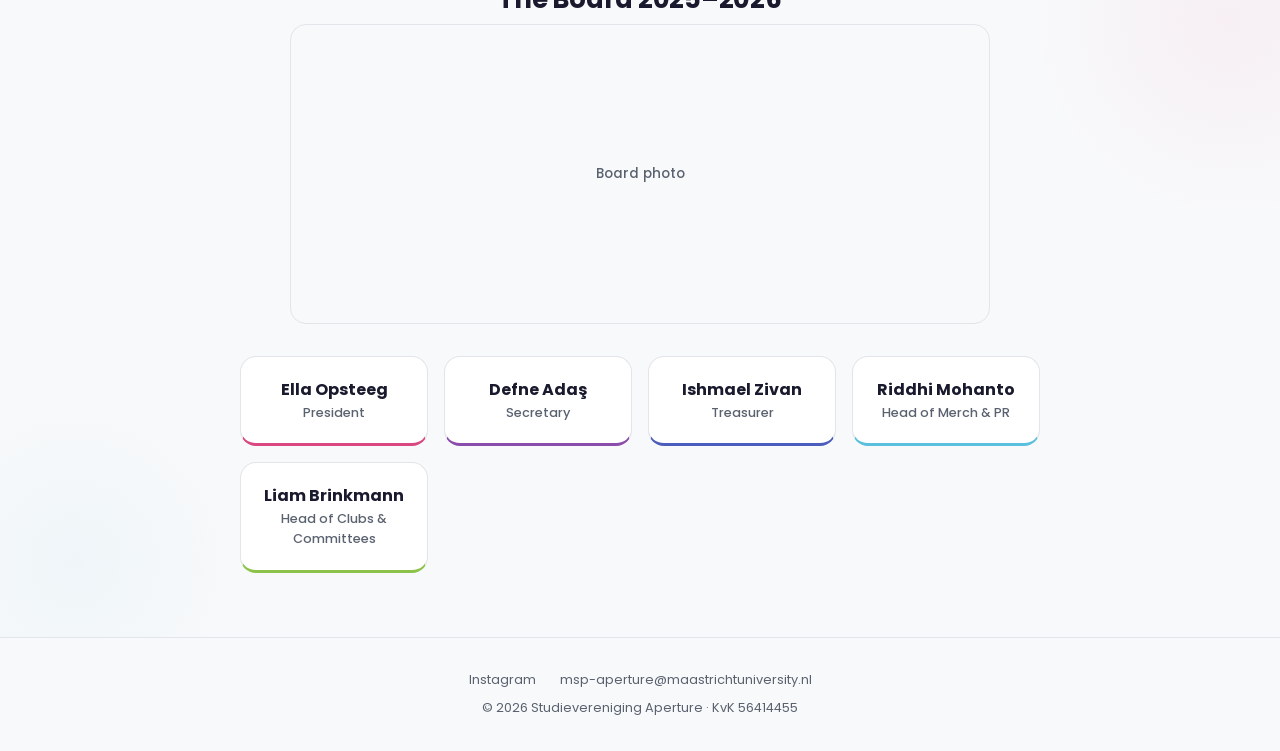
==== commit 32ce7b2e: "Add Poppins font, colorful background decorations, fix logo link - Switched from system fonts to Pop" ====
--- a/index.html
+++ b/index.html
@@ -12,7 +12,7 @@
   <!-- Header -->
   <header class="site-header">
     <div class="container">
-      <a href="index.html" class="site-logo">
+      <a href="./" class="site-logo">
         <img src="images/aperture_logo.jpg" alt="Aperture Logo">
         <span>Aperture</span>
       </a>
@@ -25,7 +25,11 @@
 
   <!-- Hero -->
   <section class="hero">
-    <div class="hero-bg"></div>
+    <div class="hero-bg">
+      <div class="hero-blob-1"></div>
+      <div class="hero-blob-2"></div>
+      <div class="hero-blob-3"></div>
+    </div>
     <div class="hero-content">
       <img src="images/aperture_logo.jpg" alt="Aperture Logo" class="hero-logo">
       <h1>Studievereniging Aperture</h1>
@@ -33,15 +37,22 @@
     </div>
   </section>
 
+  <!-- Wave transition -->
+  <div class="wave-divider">
+    <svg viewBox="0 0 1440 80" preserveAspectRatio="none">
+      <path d="M0,40 C360,80 720,0 1080,40 C1260,60 1380,50 1440,40 L1440,80 L0,80 Z" fill="#f8f9fa"/>
+    </svg>
+  </div>
+
   <!-- Slideshow -->
-  <section class="section">
+  <section class="section section-decorated" style="background:var(--clr-surface);">
     <div class="container">
       <div class="slideshow" id="homeSlideshow"></div>
     </div>
   </section>
 
   <!-- Intro + Quick Links -->
-  <section class="section">
+  <section class="section section-decorated">
     <div class="container">
       <h2 class="section-title">Welcome to Aperture</h2>
       <p class="section-subtitle">Aperture is the official study association of the Maastricht Science Programme (MSP), part of the Faculty of Science and Engineering at Maastricht University. We enhance student life through events, clubs, committees, and community.</p>
@@ -49,8 +60,15 @@
     </div>
   </section>
 
+  <!-- Colorful wave before board -->
+  <div class="wave-divider">
+    <svg viewBox="0 0 1440 80" preserveAspectRatio="none">
+      <path d="M0,60 C240,20 480,70 720,40 C960,10 1200,60 1440,30 L1440,80 L0,80 Z" fill="#f8f9fa"/>
+    </svg>
+  </div>
+
   <!-- Board -->
-  <section class="section board-section">
+  <section class="section board-section section-decorated" style="background:var(--clr-surface);">
     <div class="container">
       <h2 class="section-title">The Board <span id="boardYear"></span></h2>
       <div class="board-photo placeholder-img" style="height:300px;border-radius:var(--radius-lg);">Board photo</div>
--- a/css/style.css
+++ b/css/style.css
@@ -2,6 +2,9 @@
    Studievereniging Aperture — Main Stylesheet
    Light & Colorful theme based on the Aperture logo
    ============================================ */
+
+/* --- Google Fonts --- */
+@import url('https://fonts.googleapis.com/css2?family=Poppins:wght@400;500;600;700;800;900&display=swap');
 
 /* --- Reset & Base --- */
 *, *::before, *::after { box-sizing: border-box; margin: 0; padding: 0; }
@@ -45,7 +48,7 @@
 html { scroll-behavior: smooth; }
 
 body {
-  font-family: -apple-system, BlinkMacSystemFont, 'Segoe UI', Roboto, Oxygen, Ubuntu, sans-serif;
+  font-family: 'Poppins', sans-serif;
   background: var(--clr-bg);
   color: var(--clr-text);
   line-height: 1.6;
@@ -59,10 +62,10 @@
 
 img { max-width: 100%; height: auto; display: block; }
 
-h1, h2, h3, h4 { line-height: 1.3; font-weight: 700; color: var(--clr-text); }
-h1 { font-size: 2.2rem; }
-h2 { font-size: 1.6rem; }
-h3 { font-size: 1.2rem; }
+h1, h2, h3, h4 { line-height: 1.3; font-weight: 700; color: var(--clr-text); letter-spacing: -0.01em; }
+h1 { font-size: 2.2rem; font-weight: 800; }
+h2 { font-size: 1.6rem; font-weight: 700; }
+h3 { font-size: 1.2rem; font-weight: 600; }
 
 .container { max-width: var(--max-width); margin: 0 auto; padding: 0 1.5rem; }
 
@@ -161,27 +164,152 @@
   inset: 0;
   background: var(--gradient-hero);
   z-index: 0;
+  overflow: hidden;
 }
 
 .hero-bg::after {
   content: '';
   position: absolute;
   inset: 0;
-  background: rgba(255,255,255,0.15);
-  backdrop-filter: blur(0px);
-}
-
-/* Decorative shapes in hero */
+  background: rgba(255,255,255,0.1);
+}
+
+/* Decorative floating circles in hero */
 .hero-bg::before {
   content: '';
   position: absolute;
-  width: 600px;
-  height: 600px;
+  width: 500px;
+  height: 500px;
   border-radius: 50%;
-  background: rgba(255,255,255,0.08);
-  top: -200px;
-  right: -100px;
+  background: rgba(255,255,255,0.07);
+  top: -150px;
+  right: -80px;
   z-index: 0;
+}
+
+/* Decorative blobs */
+.hero-blob-1, .hero-blob-2, .hero-blob-3 {
+  position: absolute;
+  border-radius: 50%;
+  z-index: 0;
+  animation: float 8s ease-in-out infinite;
+}
+
+.hero-blob-1 {
+  width: 300px;
+  height: 300px;
+  background: rgba(217, 72, 128, 0.15);
+  bottom: -80px;
+  left: -60px;
+  animation-delay: 0s;
+}
+
+.hero-blob-2 {
+  width: 200px;
+  height: 200px;
+  background: rgba(229, 168, 59, 0.12);
+  top: 20px;
+  left: 15%;
+  animation-delay: -3s;
+}
+
+.hero-blob-3 {
+  width: 250px;
+  height: 250px;
+  background: rgba(139, 195, 74, 0.1);
+  bottom: -40px;
+  right: 10%;
+  animation-delay: -5s;
+}
+
+@keyframes float {
+  0%, 100% { transform: translateY(0) scale(1); }
+  50% { transform: translateY(-20px) scale(1.05); }
+}
+
+/* --- Colorful background strings/waves for homepage --- */
+.color-strings {
+  position: absolute;
+  inset: 0;
+  overflow: hidden;
+  pointer-events: none;
+  z-index: 0;
+}
+
+.color-strings svg {
+  position: absolute;
+  width: 100%;
+  height: 100%;
+}
+
+.section-decorated {
+  position: relative;
+  overflow: hidden;
+}
+
+.section-decorated > .container {
+  position: relative;
+  z-index: 1;
+}
+
+/* Soft colored blobs on homepage sections */
+.section-decorated::before,
+.section-decorated::after {
+  content: '';
+  position: absolute;
+  border-radius: 50%;
+  pointer-events: none;
+  z-index: 0;
+}
+
+.section-decorated:nth-child(odd)::before {
+  width: 400px;
+  height: 400px;
+  background: radial-gradient(circle, rgba(217, 72, 128, 0.06) 0%, transparent 70%);
+  top: -100px;
+  right: -150px;
+}
+
+.section-decorated:nth-child(odd)::after {
+  width: 350px;
+  height: 350px;
+  background: radial-gradient(circle, rgba(91, 192, 222, 0.06) 0%, transparent 70%);
+  bottom: -100px;
+  left: -100px;
+}
+
+.section-decorated:nth-child(even)::before {
+  width: 450px;
+  height: 450px;
+  background: radial-gradient(circle, rgba(139, 77, 171, 0.05) 0%, transparent 70%);
+  top: -150px;
+  left: -100px;
+}
+
+.section-decorated:nth-child(even)::after {
+  width: 300px;
+  height: 300px;
+  background: radial-gradient(circle, rgba(139, 195, 74, 0.06) 0%, transparent 70%);
+  bottom: -80px;
+  right: -80px;
+}
+
+/* Wavy divider between sections */
+.wave-divider {
+  position: relative;
+  height: 80px;
+  overflow: hidden;
+}
+
+.wave-divider svg {
+  position: absolute;
+  bottom: 0;
+  width: 100%;
+  height: 80px;
+}
+
+.wave-divider path {
+  fill: var(--clr-surface);
 }
 
 .hero-content {
@@ -199,19 +327,20 @@
 }
 
 .hero h1 {
-  font-size: 2.8rem;
-  font-weight: 800;
+  font-size: 3rem;
+  font-weight: 900;
   margin-bottom: 0.75rem;
   color: var(--clr-white);
-  text-shadow: 0 2px 8px rgba(0,0,0,0.15);
+  text-shadow: 0 2px 12px rgba(0,0,0,0.2);
+  letter-spacing: -0.02em;
 }
 
 .hero p {
-  font-size: 1.25rem;
-  color: rgba(255,255,255,0.9);
-  max-width: 520px;
+  font-size: 1.2rem;
+  color: rgba(255,255,255,0.92);
+  max-width: 540px;
   margin: 0 auto;
-  font-weight: 400;
+  font-weight: 500;
 }
 
 /* --- Slideshow --- */
@@ -1000,10 +1129,13 @@
   .nav-links.open { display: flex; }
   .nav-toggle { display: block; }
 
-  .hero { min-height: 360px; }
-  .hero h1 { font-size: 2rem; }
-  .hero p { font-size: 1rem; }
+  .hero { min-height: 340px; }
+  .hero h1 { font-size: 1.8rem; }
+  .hero p { font-size: 0.95rem; }
   .hero-logo { width: 80px; height: 80px; }
+  .hero-blob-1, .hero-blob-2, .hero-blob-3 { display: none; }
+  .wave-divider { height: 50px; }
+  .wave-divider svg { height: 50px; }
 
   .merch-item { grid-template-columns: 1fr; }
   .contact-grid { grid-template-columns: 1fr; }
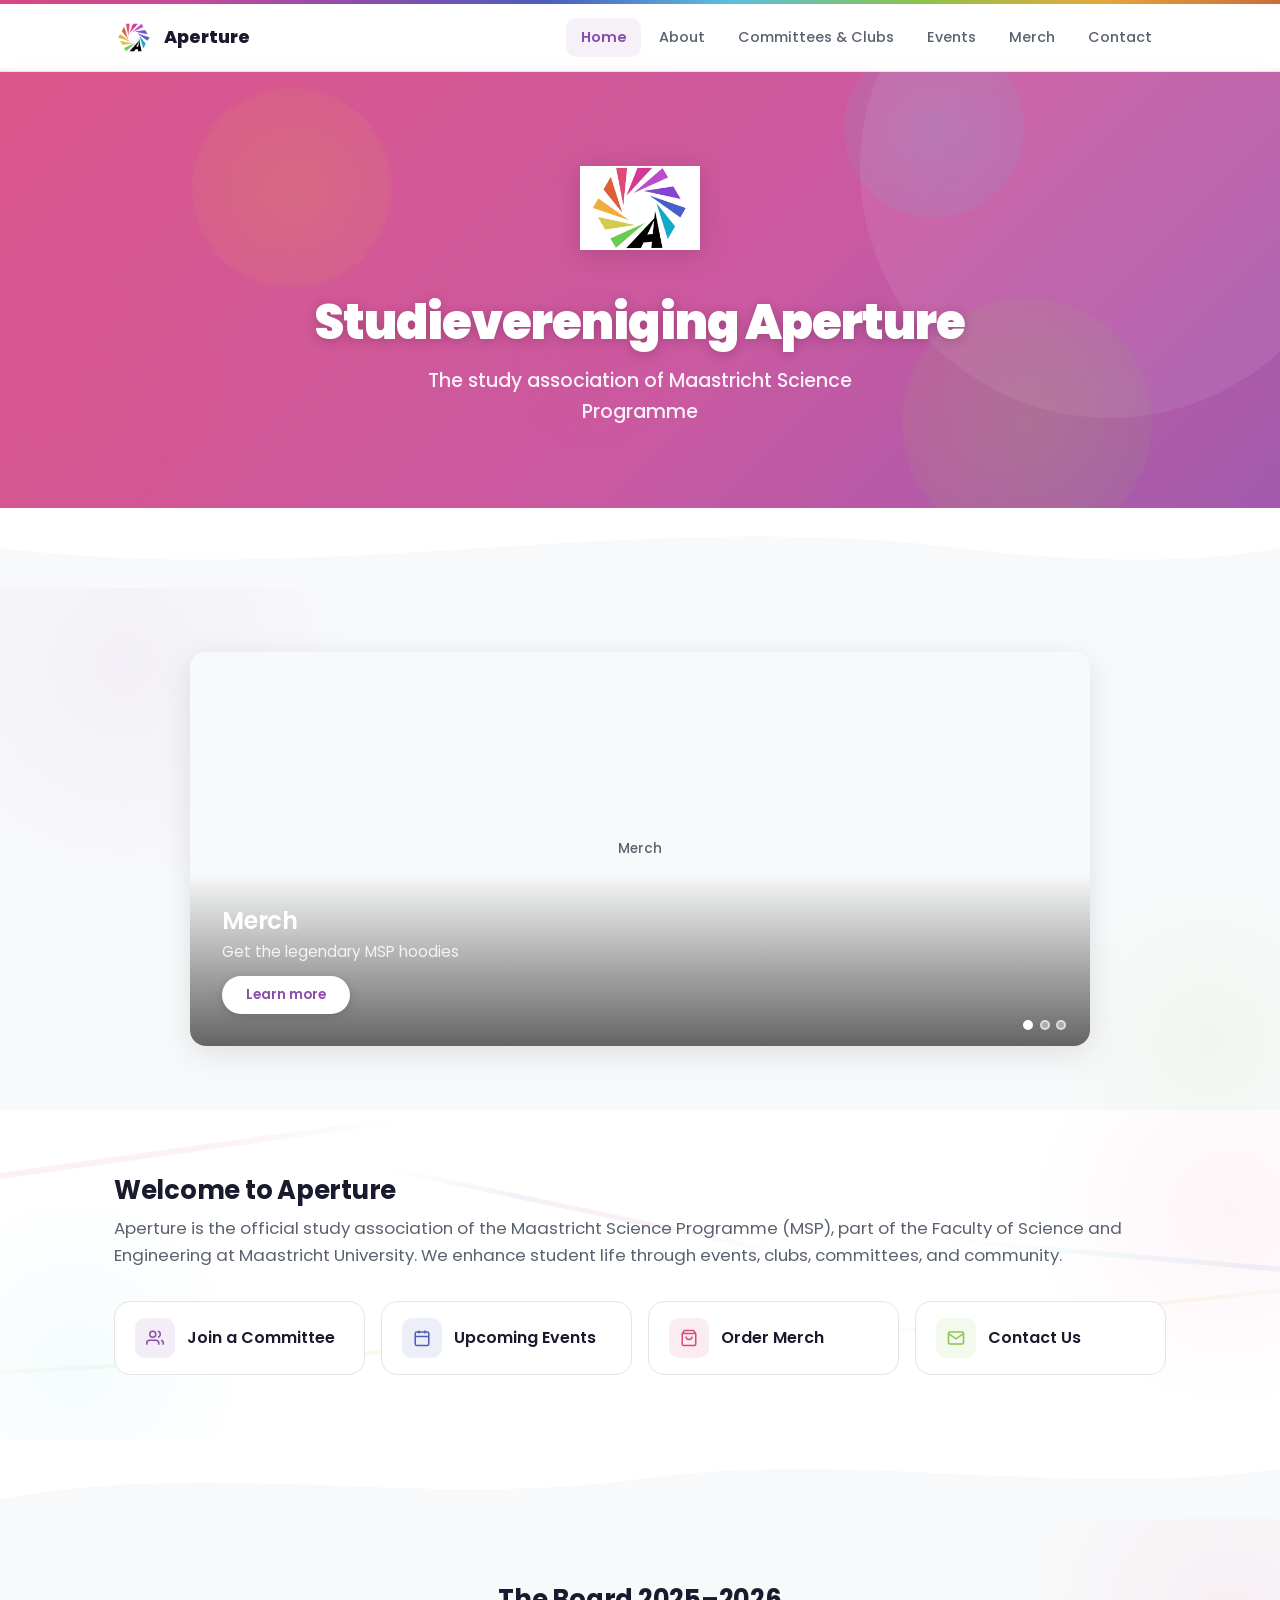
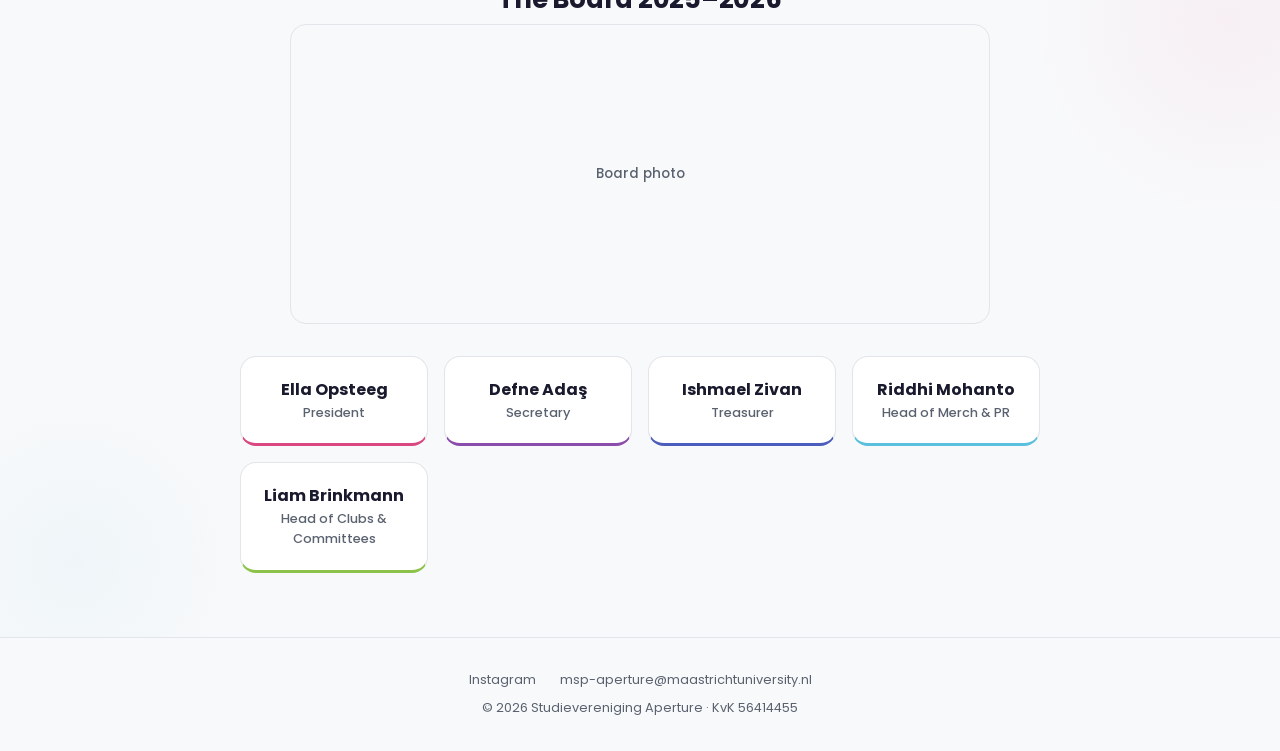
==== commit f8076d5f: "Add animated gradient, moving blobs, and color streaks to homepage - Hero background now shifts thro" ====
--- a/index.html
+++ b/index.html
@@ -29,6 +29,8 @@
       <div class="hero-blob-1"></div>
       <div class="hero-blob-2"></div>
       <div class="hero-blob-3"></div>
+      <div class="hero-blob-4"></div>
+      <div class="hero-blob-5"></div>
     </div>
     <div class="hero-content">
       <img src="images/aperture_logo.jpg" alt="Aperture Logo" class="hero-logo">
@@ -53,6 +55,13 @@
 
   <!-- Intro + Quick Links -->
   <section class="section section-decorated">
+    <div class="color-streaks">
+      <div class="streak streak-1"></div>
+      <div class="streak streak-2"></div>
+      <div class="streak streak-3"></div>
+      <div class="streak streak-4"></div>
+      <div class="streak streak-5"></div>
+    </div>
     <div class="container">
       <h2 class="section-title">Welcome to Aperture</h2>
       <p class="section-subtitle">Aperture is the official study association of the Maastricht Science Programme (MSP), part of the Faculty of Science and Engineering at Maastricht University. We enhance student life through events, clubs, committees, and community.</p>
--- a/css/style.css
+++ b/css/style.css
@@ -162,16 +162,26 @@
 .hero-bg {
   position: absolute;
   inset: 0;
-  background: var(--gradient-hero);
+  background: linear-gradient(135deg, #D94880, #C64B99, #8B4DAB, #4B5EBD, #5BC0DE, #8BC34A, #E5A83B, #C96B3C);
+  background-size: 400% 400%;
+  animation: gradientShift 12s ease infinite;
   z-index: 0;
   overflow: hidden;
+}
+
+@keyframes gradientShift {
+  0% { background-position: 0% 50%; }
+  25% { background-position: 100% 25%; }
+  50% { background-position: 100% 50%; }
+  75% { background-position: 0% 75%; }
+  100% { background-position: 0% 50%; }
 }
 
 .hero-bg::after {
   content: '';
   position: absolute;
   inset: 0;
-  background: rgba(255,255,255,0.1);
+  background: rgba(255,255,255,0.08);
 }
 
 /* Decorative floating circles in hero */
@@ -185,50 +195,101 @@
   top: -150px;
   right: -80px;
   z-index: 0;
-}
-
-/* Decorative blobs */
-.hero-blob-1, .hero-blob-2, .hero-blob-3 {
+  animation: driftRight 20s ease-in-out infinite;
+}
+
+@keyframes driftRight {
+  0%, 100% { transform: translate(0, 0) rotate(0deg); }
+  33% { transform: translate(-40px, 30px) rotate(5deg); }
+  66% { transform: translate(20px, -20px) rotate(-3deg); }
+}
+
+/* Decorative blobs — more dynamic movement */
+.hero-blob-1, .hero-blob-2, .hero-blob-3, .hero-blob-4, .hero-blob-5 {
   position: absolute;
   border-radius: 50%;
   z-index: 0;
-  animation: float 8s ease-in-out infinite;
+  filter: blur(1px);
 }
 
 .hero-blob-1 {
   width: 300px;
   height: 300px;
-  background: rgba(217, 72, 128, 0.15);
+  background: radial-gradient(circle, rgba(217, 72, 128, 0.25), rgba(217, 72, 128, 0.05));
   bottom: -80px;
   left: -60px;
-  animation-delay: 0s;
+  animation: blobDrift1 10s ease-in-out infinite;
 }
 
 .hero-blob-2 {
   width: 200px;
   height: 200px;
-  background: rgba(229, 168, 59, 0.12);
+  background: radial-gradient(circle, rgba(229, 168, 59, 0.2), rgba(229, 168, 59, 0.05));
   top: 20px;
   left: 15%;
-  animation-delay: -3s;
+  animation: blobDrift2 14s ease-in-out infinite;
 }
 
 .hero-blob-3 {
   width: 250px;
   height: 250px;
-  background: rgba(139, 195, 74, 0.1);
+  background: radial-gradient(circle, rgba(139, 195, 74, 0.2), rgba(139, 195, 74, 0.05));
   bottom: -40px;
   right: 10%;
-  animation-delay: -5s;
-}
-
-@keyframes float {
-  0%, 100% { transform: translateY(0) scale(1); }
-  50% { transform: translateY(-20px) scale(1.05); }
-}
-
-/* --- Colorful background strings/waves for homepage --- */
-.color-strings {
+  animation: blobDrift3 12s ease-in-out infinite;
+}
+
+.hero-blob-4 {
+  width: 180px;
+  height: 180px;
+  background: radial-gradient(circle, rgba(91, 192, 222, 0.2), rgba(91, 192, 222, 0.05));
+  top: -30px;
+  right: 20%;
+  animation: blobDrift4 16s ease-in-out infinite;
+}
+
+.hero-blob-5 {
+  width: 160px;
+  height: 160px;
+  background: radial-gradient(circle, rgba(198, 75, 153, 0.18), rgba(198, 75, 153, 0.04));
+  top: 50%;
+  left: 40%;
+  animation: blobDrift5 11s ease-in-out infinite;
+}
+
+@keyframes blobDrift1 {
+  0%, 100% { transform: translate(0, 0) scale(1); }
+  25% { transform: translate(60px, -30px) scale(1.1); }
+  50% { transform: translate(30px, -60px) scale(0.95); }
+  75% { transform: translate(-20px, -20px) scale(1.05); }
+}
+
+@keyframes blobDrift2 {
+  0%, 100% { transform: translate(0, 0) scale(1); }
+  33% { transform: translate(50px, 40px) scale(1.15); }
+  66% { transform: translate(-30px, 20px) scale(0.9); }
+}
+
+@keyframes blobDrift3 {
+  0%, 100% { transform: translate(0, 0) scale(1); }
+  25% { transform: translate(-50px, -25px) scale(1.08); }
+  50% { transform: translate(-20px, 30px) scale(0.92); }
+  75% { transform: translate(30px, 15px) scale(1.12); }
+}
+
+@keyframes blobDrift4 {
+  0%, 100% { transform: translate(0, 0) scale(1); }
+  50% { transform: translate(-60px, 40px) scale(1.1); }
+}
+
+@keyframes blobDrift5 {
+  0%, 100% { transform: translate(0, 0) scale(1) rotate(0deg); }
+  33% { transform: translate(40px, -30px) scale(1.2) rotate(10deg); }
+  66% { transform: translate(-30px, 30px) scale(0.85) rotate(-5deg); }
+}
+
+/* --- Animated color streaks on homepage --- */
+.color-streaks {
   position: absolute;
   inset: 0;
   overflow: hidden;
@@ -236,10 +297,73 @@
   z-index: 0;
 }
 
-.color-strings svg {
+.streak {
   position: absolute;
-  width: 100%;
-  height: 100%;
+  border-radius: 100px;
+  opacity: 0.08;
+  animation: streakFloat 20s ease-in-out infinite;
+}
+
+.streak-1 {
+  width: 600px;
+  height: 6px;
+  background: linear-gradient(90deg, transparent, var(--clr-pink), var(--clr-magenta), transparent);
+  top: 15%;
+  left: -200px;
+  transform: rotate(-8deg);
+  animation-duration: 18s;
+}
+
+.streak-2 {
+  width: 500px;
+  height: 5px;
+  background: linear-gradient(90deg, transparent, var(--clr-sky), var(--clr-blue), transparent);
+  top: 45%;
+  right: -150px;
+  transform: rotate(5deg);
+  animation-duration: 22s;
+  animation-delay: -6s;
+}
+
+.streak-3 {
+  width: 700px;
+  height: 4px;
+  background: linear-gradient(90deg, transparent, var(--clr-lime), var(--clr-yellow), transparent);
+  top: 75%;
+  left: -100px;
+  transform: rotate(-3deg);
+  animation-duration: 25s;
+  animation-delay: -12s;
+}
+
+.streak-4 {
+  width: 400px;
+  height: 5px;
+  background: linear-gradient(90deg, transparent, var(--clr-purple), var(--clr-pink), transparent);
+  top: 30%;
+  left: 30%;
+  transform: rotate(12deg);
+  animation-duration: 20s;
+  animation-delay: -3s;
+}
+
+.streak-5 {
+  width: 550px;
+  height: 4px;
+  background: linear-gradient(90deg, transparent, var(--clr-orange), var(--clr-yellow), transparent);
+  top: 60%;
+  right: -100px;
+  transform: rotate(-6deg);
+  animation-duration: 24s;
+  animation-delay: -9s;
+}
+
+@keyframes streakFloat {
+  0% { transform: translateX(-100px) rotate(var(--r, -5deg)); opacity: 0.04; }
+  25% { opacity: 0.1; }
+  50% { transform: translateX(100px) rotate(var(--r, -5deg)); opacity: 0.06; }
+  75% { opacity: 0.12; }
+  100% { transform: translateX(-100px) rotate(var(--r, -5deg)); opacity: 0.04; }
 }
 
 .section-decorated {
@@ -1133,7 +1257,8 @@
   .hero h1 { font-size: 1.8rem; }
   .hero p { font-size: 0.95rem; }
   .hero-logo { width: 80px; height: 80px; }
-  .hero-blob-1, .hero-blob-2, .hero-blob-3 { display: none; }
+  .hero-blob-1, .hero-blob-2, .hero-blob-3, .hero-blob-4, .hero-blob-5 { display: none; }
+  .streak { display: none; }
   .wave-divider { height: 50px; }
   .wave-divider svg { height: 50px; }
 
